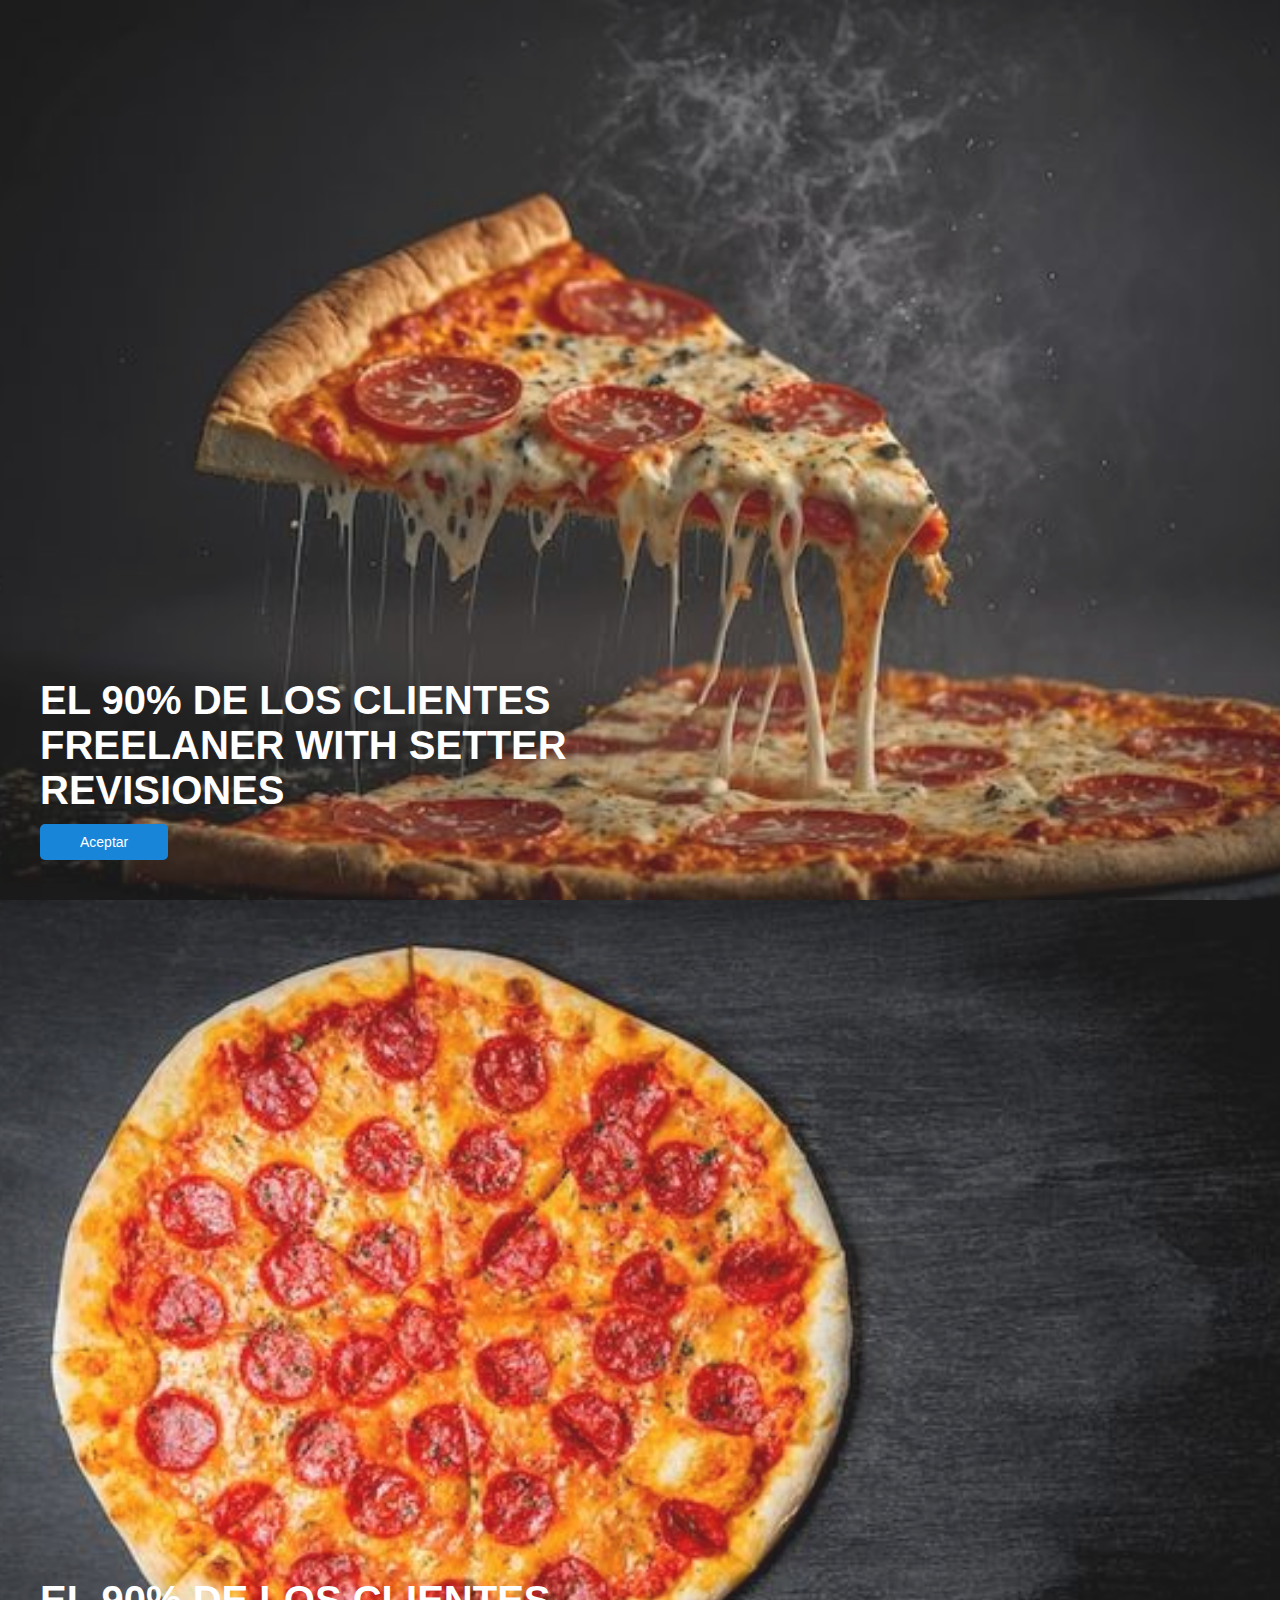
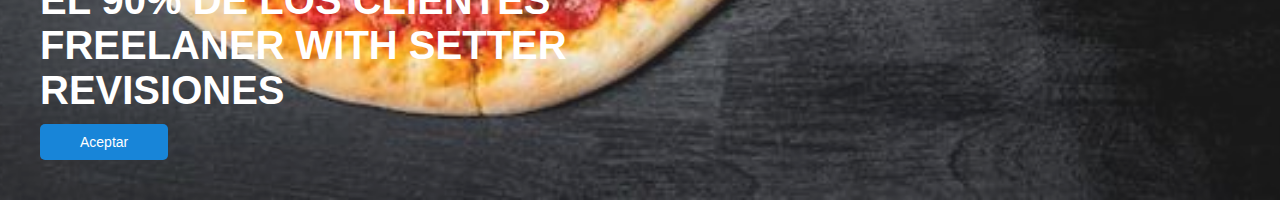
==== index.html @ cb68dcf0 "inicio del proyecto" ====
<!DOCTYPE html>
<html lang="en">
<head>
    <meta charset="UTF-8">
    <meta name="viewport" content="width=device-width, initial-scale=1.0">
    <link rel="stylesheet" type="text/css" href="/css/stilos.css">
    <link rel="stylesheet" type="text/css" href="/css/scroll.css">
    <link rel="stylesheet" type="text/css" href="/css/imagenes.css">
    <link rel="stylesheet" type="text/css" href="/css/texto.css">
    <title>Pizzeria</title>
</head>
<body>
    <div class="cont">
        <img src="/img/pizza.jpg" alt="">
        <h1 class="texto">EL 90% DE LOS CLIENTES <br> FREELANER WITH SETTER <br> REVISIONES</h1>
        <button class="mi-boton">Aceptar</button>
    </div>
    <div class="cont">
        <img src="/img/pizza_2.jpg" alt="">
        <h1 class="texto">EL 90% DE LOS CLIENTES <br> FREELANER WITH SETTER <br> REVISIONES</h1>
        <button class="mi-boton">Aceptar</button>
    </div>
</body>
</html>
---- css/stilos.css ----
body, html {
    margin: 0;
    padding: 0;
    height: 100%;
    
}


.mi-boton {
    padding: 10px 40px; /* Espaciado interno */
    font-size: 14px;

    background-color: #0078D4; /* Color de fondo del botón */
    color: #fff; /* Color del texto del botón */
   
    border: none; /* Sin borde */
    border-radius: 5px; /* Bordes redondeados */
    cursor: pointer; /* Cambia el cursor al pasar por encima del botón */
   
    position: absolute;
    
    bottom: 0; /* Lo coloca en la parte inferior */
    left: 0; /* Lo coloca en la parte izquierda */
    
    margin: 40px;
}

/* Cambia el color de fondo al pasar el cursor por encima */
.mi-boton:hover {
    background-color: #005EA6;
}
---- css/scroll.css ----
/* Estilo del scroll vertical */
::-webkit-scrollbar {
    width: 10px; /* Ancho del scroll */
  }
  
  ::-webkit-scrollbar-track {
    background-color: #313131; /* Color del scroll */
  }
  
  ::-webkit-scrollbar-thumb {
   
    border-radius: 3px; /* Radio de borde del scroll */
    background-color: #c9412c; /* Color de fondo de la pista del scroll */
  }
  
  ::-webkit-scrollbar-thumb:hover {
    background-color: #c1c1c1; /* Color del scroll al pasar el mouse */
  }
---- css/imagenes.css ----
.cont {

    margin:0%;
    padding: 0%;
    height: 100%;
    width: 100%;
    overflow: hidden;
    /*  border: 2px solid #333; */
    position: relative;

    opacity: 0.9; /* Reducir la opacidad al 50% */
    background-color: black;
}

.cont img{
    height: 100%;
    width: 100%;
    object-fit: cover;
}
---- css/texto.css ----
.texto {
    font-size: 40px;
    /*font-family: 'Roboto', sans-serif;*/
    font-family: 'Tahoma', sans-serif;
    position: absolute; /* Posicionamos el texto de manera absoluta */
   
    color: white;
    padding: 40px; /* Espaciado interno del texto */
   
    text-align: justify;
    text-align: left;
    bottom: 0; /* Lo coloca en la parte inferior */
    left: 0; /* Lo coloca en la parte izquierda */
    padding-bottom: 60px;
}
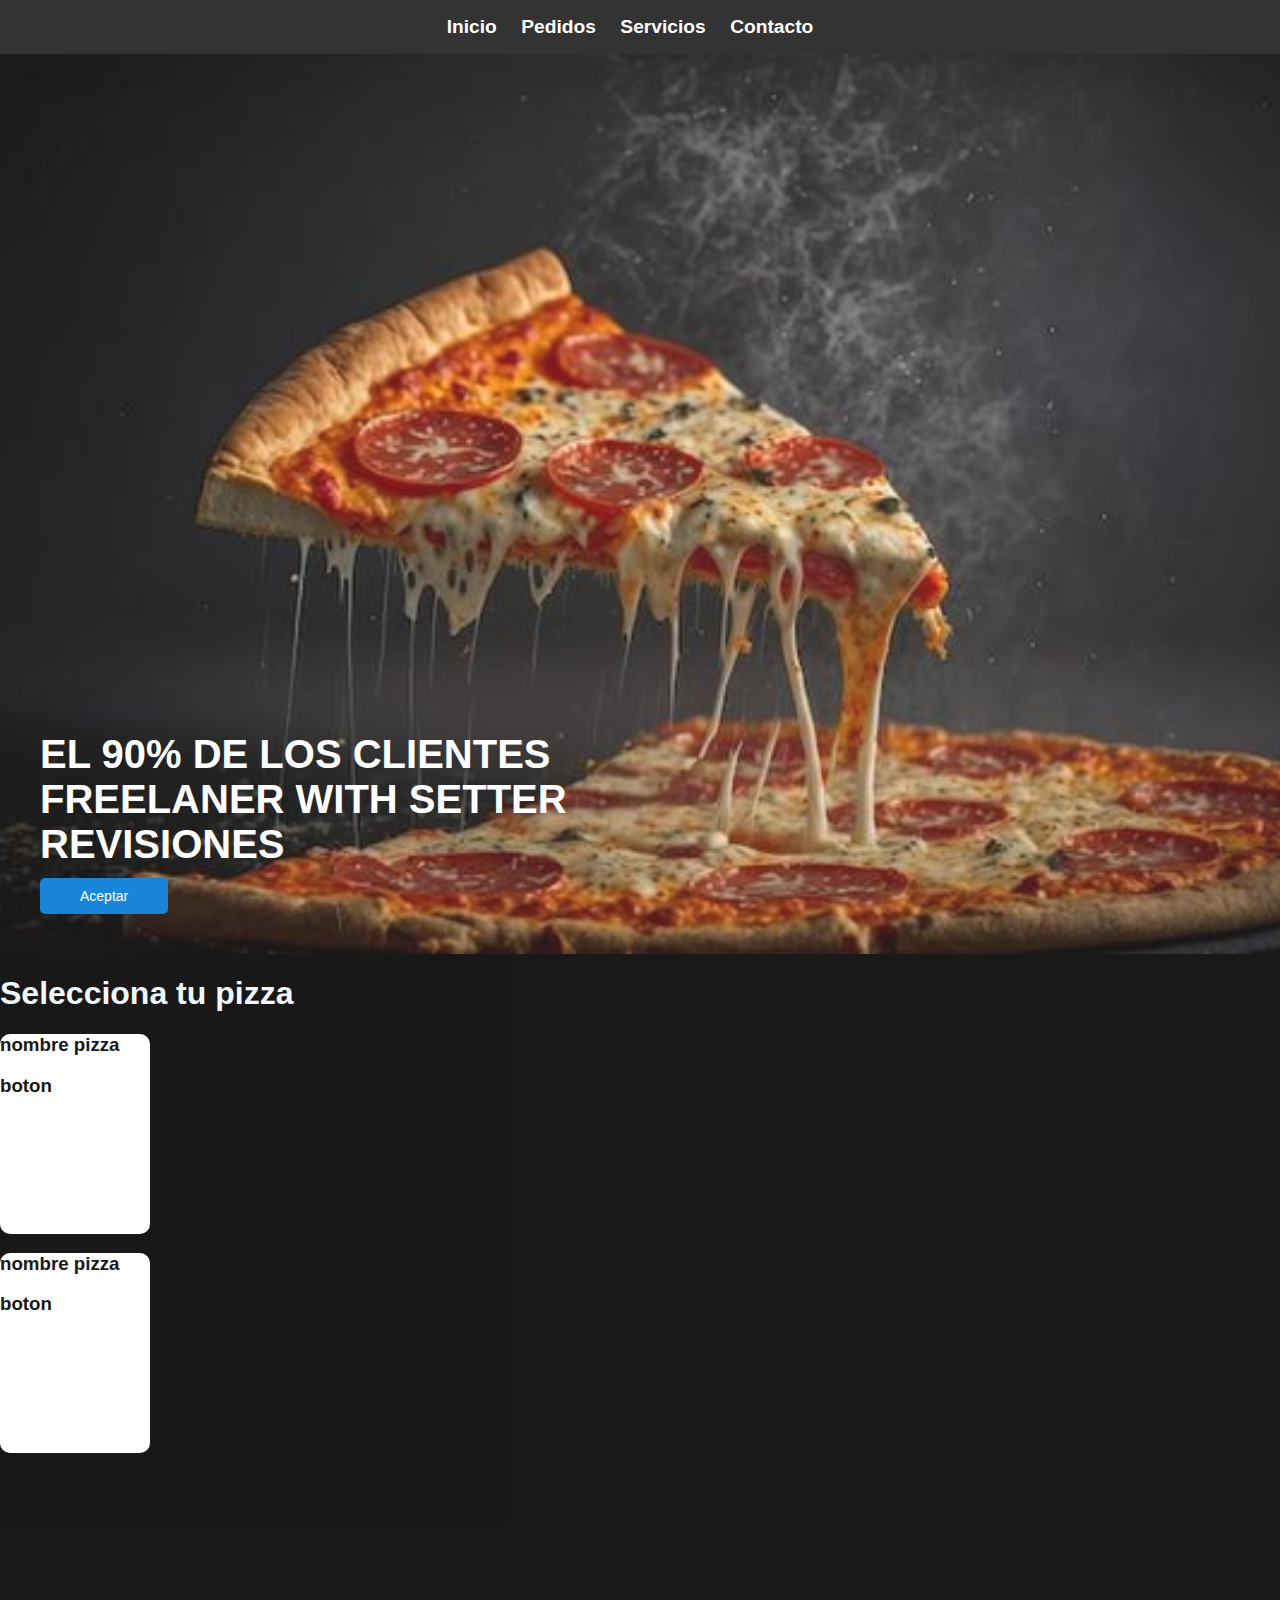
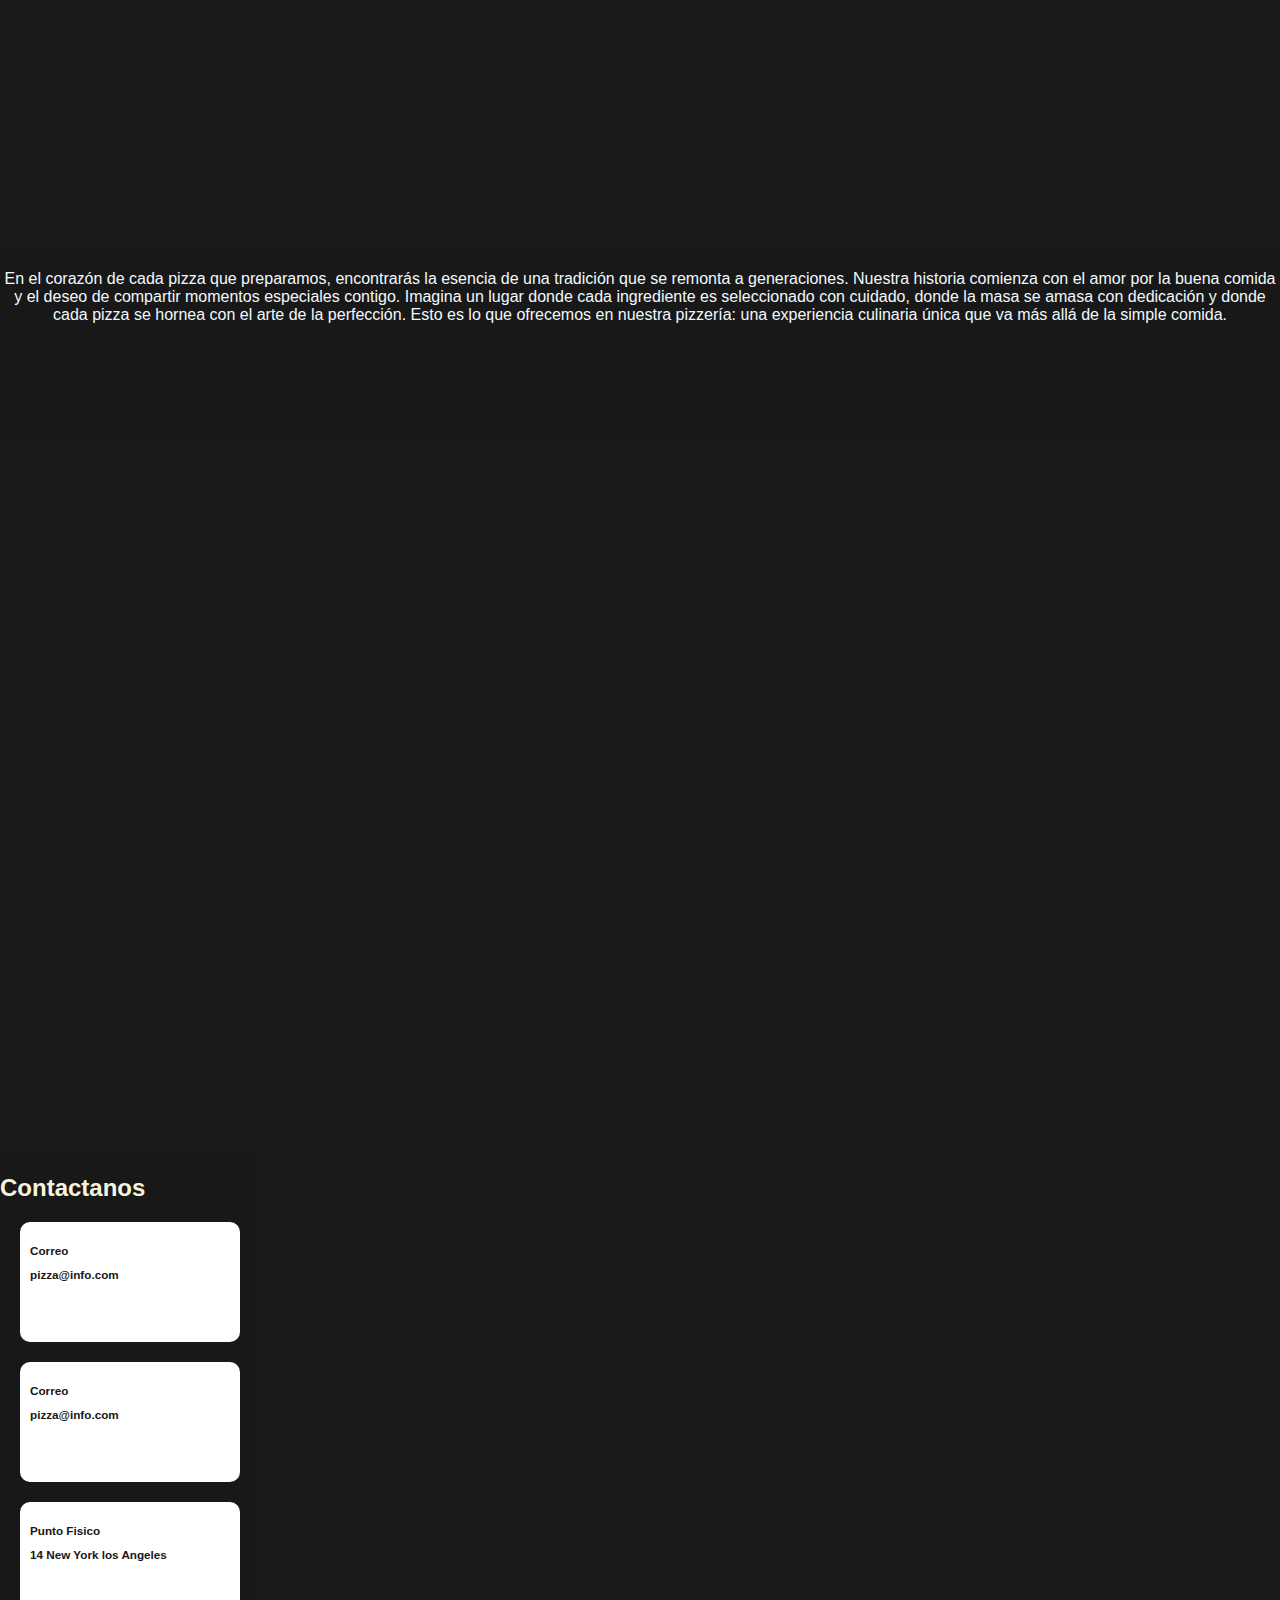
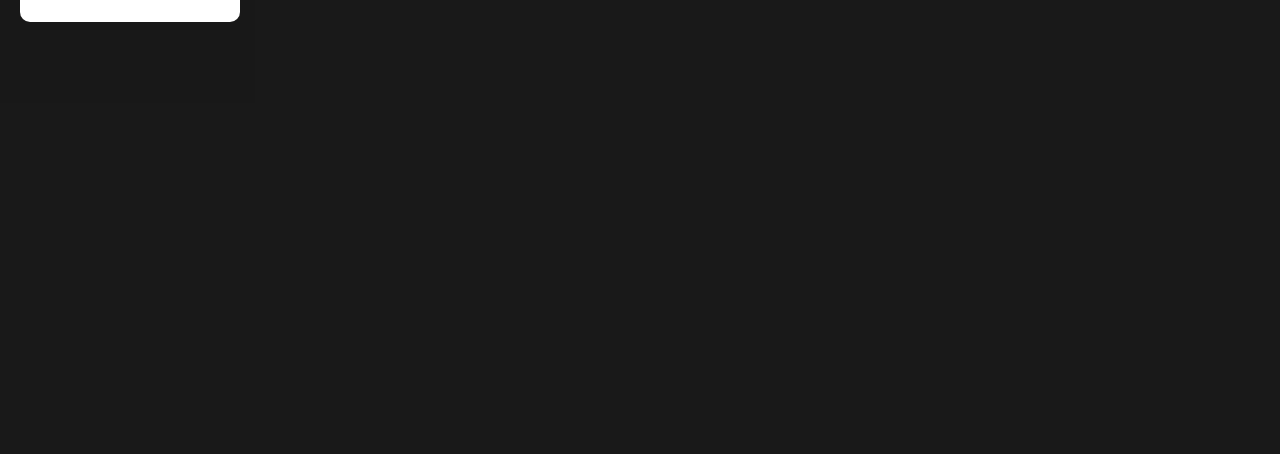
==== commit 067823fd: "estructura de pagina v2" ====
--- a/index.html
+++ b/index.html
@@ -4,21 +4,84 @@
     <meta charset="UTF-8">
     <meta name="viewport" content="width=device-width, initial-scale=1.0">
     <link rel="stylesheet" type="text/css" href="/css/stilos.css">
-    <link rel="stylesheet" type="text/css" href="/css/scroll.css">
-    <link rel="stylesheet" type="text/css" href="/css/imagenes.css">
+    <link rel="stylesheet" type="text/css" href="/css/pagina/scroll.css">
+    <link rel="stylesheet" type="text/css" href="/css/pagina/imagenes.css">
     <link rel="stylesheet" type="text/css" href="/css/texto.css">
+    <link rel="stylesheet" type="text/css" href="/css/menu_principal/menu_barra.css">
+    <link rel="stylesheet" type="text/css" href="/css/contacto/card.css">
+    <link rel="stylesheet" type="text/css" href="/css/conocenos/parrafo.css">
+
+    <link rel="stylesheet" type="text/css" href="/css/pedidos/card-pizza.css">
+    <link rel="stylesheet" type="text/css" href="/css/contacto/cont-grid.css">
+
     <title>Pizzeria</title>
 </head>
 <body>
+    <div class="menu_barra">
+        <header>
+           
+            <nav>
+                <ul>
+                    <li><a href="#inicio">Inicio</a></li>
+                    <li><a href="#pedidos">Pedidos</a></li>
+                    <li><a href="/views/menu.html">Servicios</a></li>
+                    <li><a href="#contacto">Contacto</a></li>
+                </ul>
+            </nav>
+        </header>
+    </div>
+    
     <div class="cont">
         <img src="/img/pizza.jpg" alt="">
         <h1 class="texto">EL 90% DE LOS CLIENTES <br> FREELANER WITH SETTER <br> REVISIONES</h1>
         <button class="mi-boton">Aceptar</button>
     </div>
-    <div class="cont">
-        <img src="/img/pizza_2.jpg" alt="">
-        <h1 class="texto">EL 90% DE LOS CLIENTES <br> FREELANER WITH SETTER <br> REVISIONES</h1>
-        <button class="mi-boton">Aceptar</button>
+    
+    <div class ="cont"  id="pedidos">
+        <h1 style="color: aliceblue;">Selecciona tu pizza</h1>
+
+        <div class="card-pizza">
+            <h3 id="titulo">nombre pizza</h3>
+            <h3 id="descripcion">boton</h3>
+        </div>
+        <div class="card-pizza">
+            <h3 id="titulo">nombre pizza</h3>
+            <h3 id="descripcion">boton</h3>
+        </div>
     </div>
+
+    <div class ="cont">
+        <p class="descripcion">En el corazón de cada pizza que preparamos, encontrarás la esencia 
+            de una tradición que se remonta a generaciones. 
+            Nuestra historia comienza con el amor por la buena comida y el deseo de 
+            compartir momentos especiales contigo.
+            
+            Imagina un lugar donde cada ingrediente es seleccionado con 
+            cuidado, donde la masa se amasa con dedicación y donde cada
+             pizza se hornea con el arte de la perfección. Esto es lo que  ofrecemos 
+            en nuestra pizzería: 
+            una experiencia culinaria única que va más allá de la simple comida.</p>
+    </div>
+
+
+    <div class ="cont" id="contacto">
+
+        <div class="cont-grid"> 
+            <h2 style="color: beige">Contactanos</h2>
+            <div class="card">
+                <h3 id="titulo">Correo</h3>
+                <h3 id="descripcion">pizza@info.com</h3>
+            </div>
+            <div class="card">
+                <h3 id="titulo">Correo</h3>
+                <h3 id="descripcion">pizza@info.com</h3>
+            </div>
+            <div class="card">
+                <h3 id="titulo">Punto Fisico</h3>
+                <h3 id="descripcion">14 New York los Angeles</h3>
+            </div>
+        </div>
+    </div>
+  
 </body>
 </html>--- a/css/pagina/scroll.css
+++ b/css/pagina/scroll.css
@@ -0,0 +1,23 @@
+html {
+  scroll-behavior: smooth; /*controlar el movimiento del scroll*/
+}
+
+/* Estilo del scroll vertical */
+::-webkit-scrollbar {
+    width: 10px; /* Ancho del scroll */
+  }
+  
+  ::-webkit-scrollbar-track {
+    background-color: #313131; /* Color del scroll */
+  }
+  
+  ::-webkit-scrollbar-thumb {
+   
+    border-radius: 3px; /* Radio de borde del scroll */
+    background-color: #c9412c; /* Color de fondo de la pista del scroll */
+  }
+  
+  ::-webkit-scrollbar-thumb:hover {
+    background-color: #c1c1c1; /* Color del scroll al pasar el mouse */
+  }
+  --- a/css/pagina/imagenes.css
+++ b/css/pagina/imagenes.css
@@ -0,0 +1,20 @@
+.cont {
+
+    z-index: 2;
+    margin:0%;
+    padding: 0%;
+    height: 100%;
+    width: 100%;
+    overflow: hidden;
+    /*  border: 2px solid #333; */
+    position: relative;
+
+    opacity: 0.9; /* Reducir la opacidad al 50% */
+    background-color: black;
+}
+
+.cont img{
+    height: 100%;
+    width: 100%;
+    object-fit: cover;
+}
--- a/css/menu_principal/menu_barra.css
+++ b/css/menu_principal/menu_barra.css
@@ -0,0 +1,58 @@
+body {
+    font-family: Arial, sans-serif;
+    margin: 0;
+    padding: 0;
+}
+
+header {
+    background-color: #333;
+    color: white;
+    padding: 1em;
+    text-align: center;
+}
+
+nav ul {
+    list-style: none;
+    padding: 0;
+    margin: 0;
+}
+
+nav li {
+    display: inline;
+    margin-right: 20px;
+}
+
+nav a {
+    text-decoration: none;
+    color: white;
+    font-weight: bold;
+    font-size: 1.2em;
+}
+
+nav a:hover {
+    color: #ffd700; /* Cambia el color al pasar el ratón sobre los enlaces */
+}
+
+section {
+    padding: 20px;
+}
+
+footer {
+    background-color: #333;
+    color: white;
+    text-align: center;
+    padding: 1em;
+    position: fixed;
+    bottom: 0;
+    width: 100%;
+}
+
+.menu_barra
+{
+    font-size: 16px;
+    align-content: flex-end;
+    z-index: 2;
+    padding: 0%;
+    margin: 0%;
+    background-color: #000000;
+}--- a/css/contacto/card.css
+++ b/css/contacto/card.css
@@ -0,0 +1,11 @@
+.card
+{
+    background-color: white;
+    height: 100px;
+    width: 200px;
+    border-radius: 10px;
+    text-align: justify;
+    padding: 10px;
+    margin: 20px;
+    font-size: 10px;
+}
--- a/css/conocenos/parrafo.css
+++ b/css/conocenos/parrafo.css
@@ -0,0 +1,5 @@
+.descripcion{
+    color: aliceblue;
+    text-align: center;
+
+}--- a/css/pedidos/card-pizza.css
+++ b/css/pedidos/card-pizza.css
@@ -0,0 +1,6 @@
+.card-pizza{
+    background-color: white;
+    width: 150px;
+    height: 200px;
+    border-radius: 10px;
+}--- a/css/contacto/cont-grid.css
+++ b/css/contacto/cont-grid.css
@@ -0,0 +1,16 @@
+
+.wrapper {
+    display: grid;
+    grid-template-columns: 100px 100px 100px;
+    grid-gap: 10px;
+    background-color: #fff;
+    color: #444;
+}
+
+.box {
+    background-color: #444;
+    color: #fff;
+    border-radius: 5px;
+    padding: 20px;
+    font-size: 150%;
+  }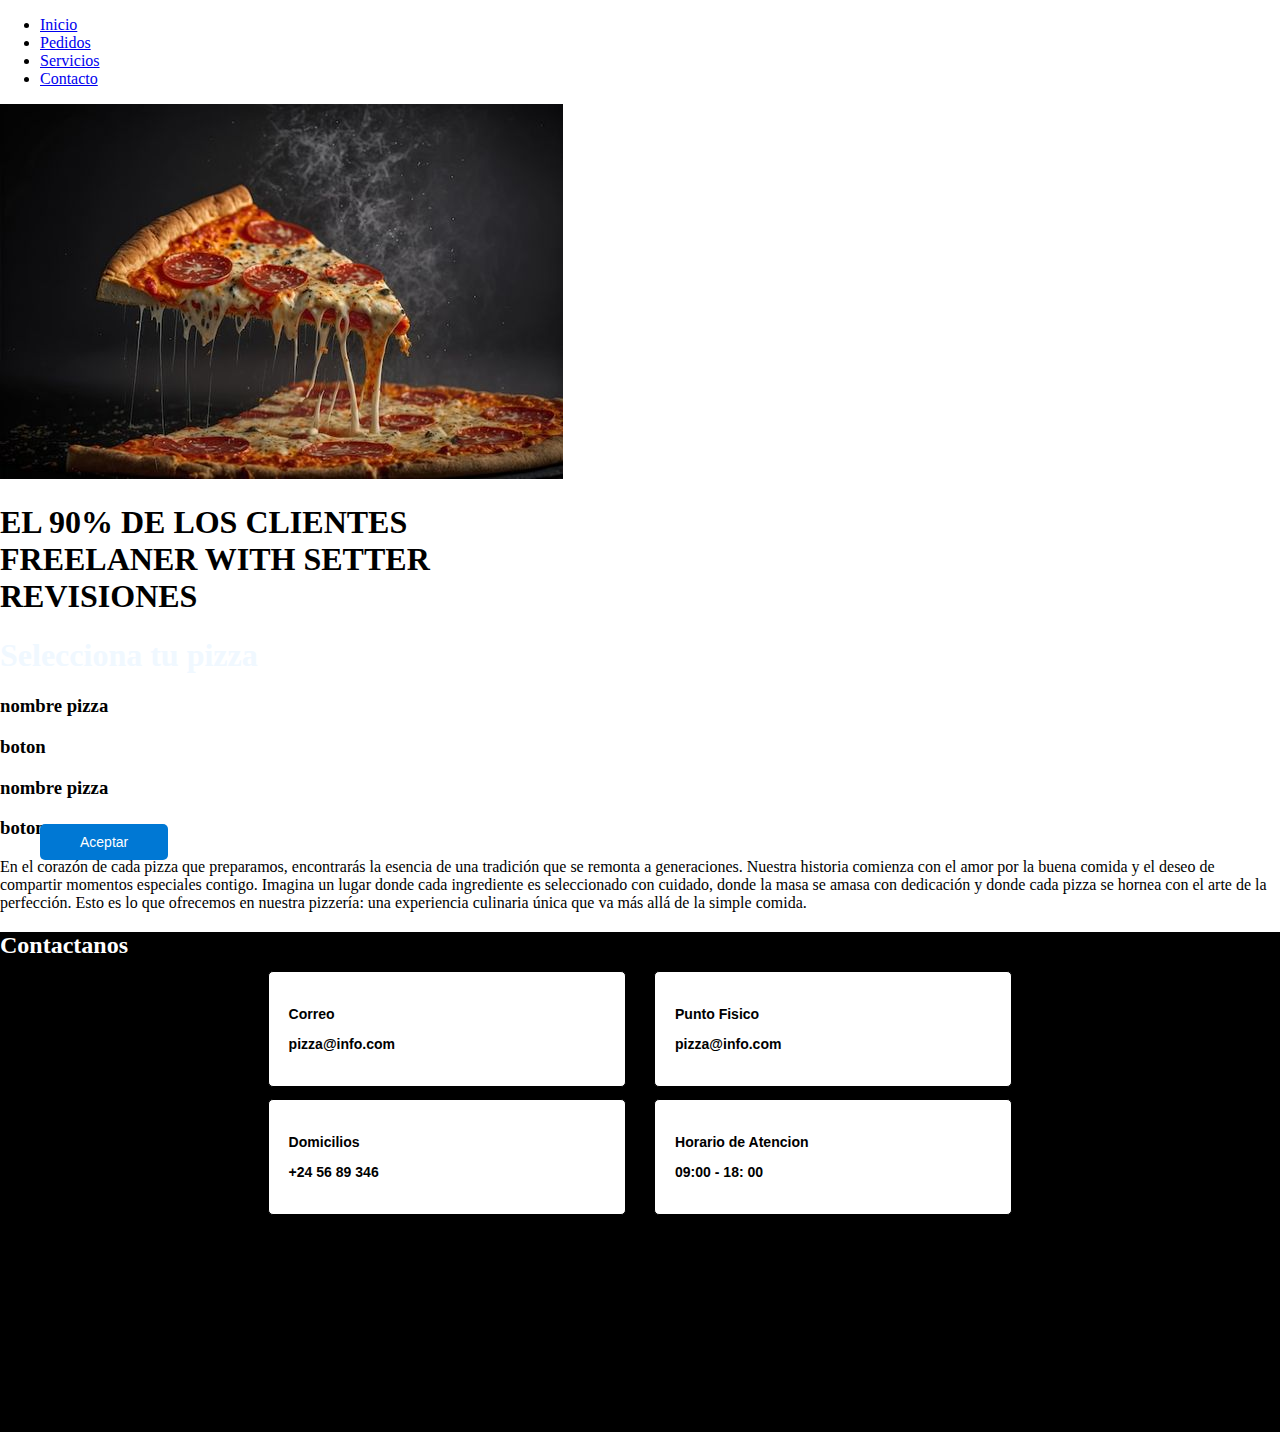
==== commit 41e78060: "creacion de grid contacto" ====
--- a/index.html
+++ b/index.html
@@ -5,14 +5,17 @@
     <meta name="viewport" content="width=device-width, initial-scale=1.0">
     <link rel="stylesheet" type="text/css" href="/css/stilos.css">
     <link rel="stylesheet" type="text/css" href="/css/pagina/scroll.css">
-    <link rel="stylesheet" type="text/css" href="/css/pagina/imagenes.css">
-    <link rel="stylesheet" type="text/css" href="/css/texto.css">
-    <link rel="stylesheet" type="text/css" href="/css/menu_principal/menu_barra.css">
+    <!--<link rel="stylesheet" type="text/css" href="/css/pagina/imagenes.css">-->
+    <!--<link rel="stylesheet" type="text/css" href="/css/texto.css">-->
+    <!--<link rel="stylesheet" type="text/css" href="/css/menu_principal/menu_barra.css">-->
+    
+    <!--<link rel="stylesheet" type="text/css" href="/css/conocenos/parrafo.css">-->
+
+    <!-- <link rel="stylesheet" type="text/css" href="/css/pedidos/card-pizza.css">-->
+    
     <link rel="stylesheet" type="text/css" href="/css/contacto/card.css">
-    <link rel="stylesheet" type="text/css" href="/css/conocenos/parrafo.css">
-
-    <link rel="stylesheet" type="text/css" href="/css/pedidos/card-pizza.css">
     <link rel="stylesheet" type="text/css" href="/css/contacto/cont-grid.css">
+    
 
     <title>Pizzeria</title>
 </head>
@@ -64,24 +67,29 @@
     </div>
 
 
-    <div class ="cont" id="contacto">
+    
+    </div>
+    <div class ="card" id="contacto">
 
-        <div class="cont-grid"> 
-            <h2 style="color: beige">Contactanos</h2>
-            <div class="card">
+        <h2 style="color: rgb(255, 255, 255)">Contactanos</h2>
+        <div class="wrapper"> 
+           
+            <div class="box">
                 <h3 id="titulo">Correo</h3>
                 <h3 id="descripcion">pizza@info.com</h3>
             </div>
-            <div class="card">
-                <h3 id="titulo">Correo</h3>
+            <div class="box">
+                <h3 id="titulo">Punto Fisico</h3>
                 <h3 id="descripcion">pizza@info.com</h3>
             </div>
-            <div class="card">
-                <h3 id="titulo">Punto Fisico</h3>
-                <h3 id="descripcion">14 New York los Angeles</h3>
+            <div class="box">
+                <h3 id="titulo">Domicilios</h3>
+                <h3 id="descripcion">+24 56 89 346</h3>
+            </div>
+            <div class="box">
+                <h3 id="titulo">Horario de Atencion</h3>
+                <h3 id="descripcion">09:00 - 18: 00</h3>
             </div>
         </div>
-    </div>
-  
 </body>
 </html>--- a/css/contacto/card.css
+++ b/css/contacto/card.css
@@ -1,11 +1,9 @@
 .card
 {
-    background-color: white;
-    height: 100px;
-    width: 200px;
-    border-radius: 10px;
-    text-align: justify;
-    padding: 10px;
-    margin: 20px;
-    font-size: 10px;
+    padding: 0%;
+    margin: 0%;
+    background-color: rgb(0, 0, 0);
+    height: 500px;
+    width: 100%;
+
 }
--- a/css/contacto/cont-grid.css
+++ b/css/contacto/cont-grid.css
@@ -1,16 +1,25 @@
 
 .wrapper {
     display: grid;
-    grid-template-columns: 100px 100px 100px;
-    grid-gap: 10px;
-    background-color: #fff;
-    color: #444;
+    grid-template-columns: repeat(2, 28%); /* Tres columnas de igual tamaño */
+    grid-template-rows: repeat(2, 100px);/* Dos filas de 100 píxeles de alto cada una */
+    grid-gap: 28px;
+    background-color: rgba(252, 252, 252, 0);
+    color: #ffffff;
+    justify-content: center;
+    align-items: center;
+    width: 100%;
+    height: 300px;
+
 }
 
 .box {
-    background-color: #444;
-    color: #fff;
+    font-family: Arial, Helvetica, sans-serif;
+    background-color: #ffffff;
+    color: #000000;
     border-radius: 5px;
     padding: 20px;
-    font-size: 150%;
-  }+    font-size: 12px;
+    border: 1px solid black
+    /*text-align: center;*/
+}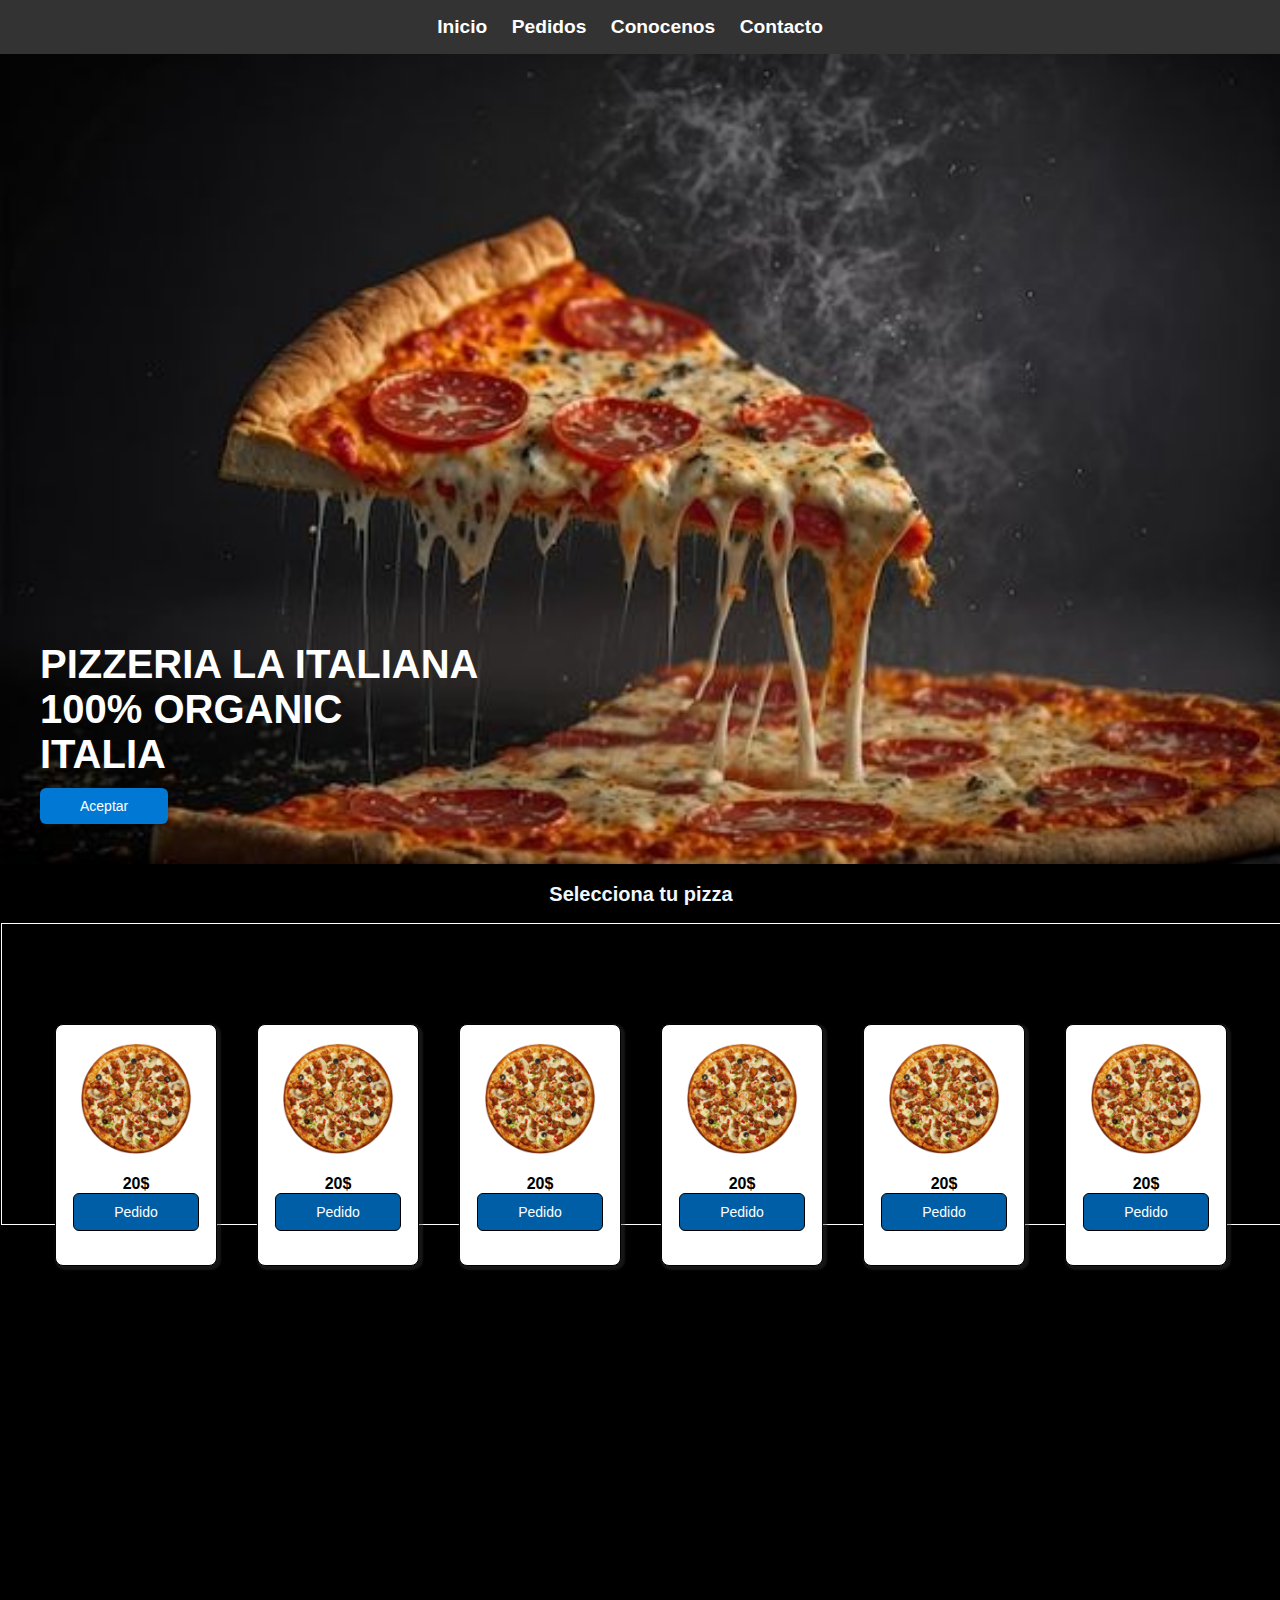
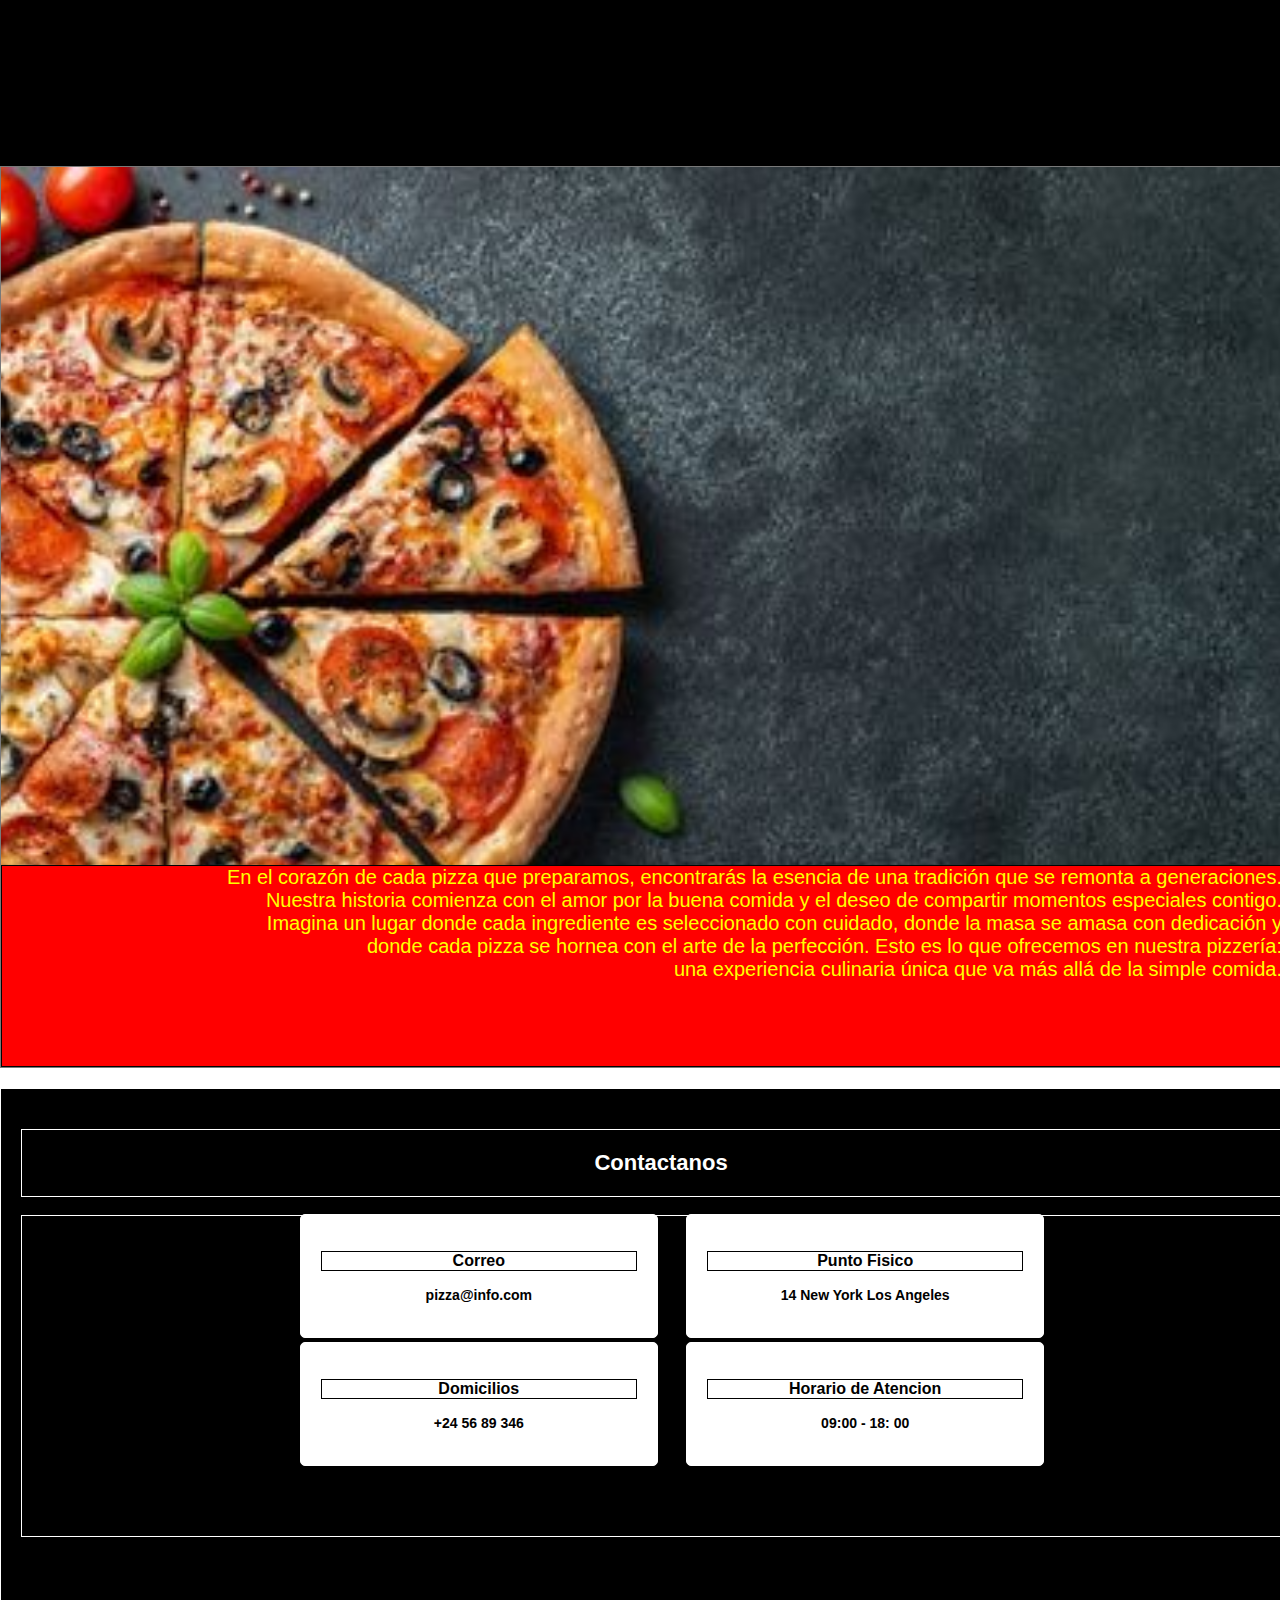
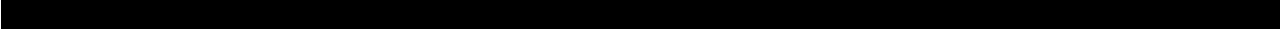
==== commit cdd9bfc0: "nuevos cambios en seleccionar pizza" ====
--- a/index.html
+++ b/index.html
@@ -3,18 +3,24 @@
 <head>
     <meta charset="UTF-8">
     <meta name="viewport" content="width=device-width, initial-scale=1.0">
-    <link rel="stylesheet" type="text/css" href="/css/stilos.css">
-    <link rel="stylesheet" type="text/css" href="/css/pagina/scroll.css">
-    <!--<link rel="stylesheet" type="text/css" href="/css/pagina/imagenes.css">-->
-    <!--<link rel="stylesheet" type="text/css" href="/css/texto.css">-->
-    <!--<link rel="stylesheet" type="text/css" href="/css/menu_principal/menu_barra.css">-->
-    
-    <!--<link rel="stylesheet" type="text/css" href="/css/conocenos/parrafo.css">-->
 
-    <!-- <link rel="stylesheet" type="text/css" href="/css/pedidos/card-pizza.css">-->
-    
+
+    <link rel="stylesheet" type="text/css" href="/css/1_menu_principal/menu_barra.css">
+
+    <link rel="stylesheet" type="text/css" href="/css/2_inicio/cont-inicio.css">
+    <link rel="stylesheet" type="text/css" href="/css/2_inicio/texto-inicio.css">
+    <link rel="stylesheet" type="text/css" href="/css/2_inicio/texto.css">
+
+    <link rel="stylesheet" type="text/css" href="/css/3_pedidos/cont-pedidos.css">
+    <link rel="stylesheet" type="text/css" href="/css/4_conocenos/conocenos.css">
+
+    <link rel="stylesheet" type="text/css" href="/css/3_pedidos/card-pizza.css">
     <link rel="stylesheet" type="text/css" href="/css/contacto/card.css">
     <link rel="stylesheet" type="text/css" href="/css/contacto/cont-grid.css">
+
+    <link rel="stylesheet" type="text/css" href="/css/pagina/scroll.css">
+
+    
     
 
     <title>Pizzeria</title>
@@ -27,51 +33,82 @@
                 <ul>
                     <li><a href="#inicio">Inicio</a></li>
                     <li><a href="#pedidos">Pedidos</a></li>
-                    <li><a href="/views/menu.html">Servicios</a></li>
+                    <li><a href="#conocenos">Conocenos</a></li>
                     <li><a href="#contacto">Contacto</a></li>
                 </ul>
             </nav>
         </header>
     </div>
     
-    <div class="cont">
-        <img src="/img/pizza.jpg" alt="">
-        <h1 class="texto">EL 90% DE LOS CLIENTES <br> FREELANER WITH SETTER <br> REVISIONES</h1>
+    <div class="cont-inicio">
+        <img  src="/img/pizza.jpg" alt="">
+        <h1 class="texto">PIZZERIA LA ITALIANA <br> 100% ORGANIC <br> ITALIA</h1>
         <button class="mi-boton">Aceptar</button>
     </div>
     
-    <div class ="cont"  id="pedidos">
-        <h1 style="color: aliceblue;">Selecciona tu pizza</h1>
+    <div class ="cont-pedidos" id="pedidos">
+        <!-- Contenido del div aquí
+        <img id="img" src="/img/pizza.jpg" alt=""> -->
 
-        <div class="card-pizza">
-            <h3 id="titulo">nombre pizza</h3>
-            <h3 id="descripcion">boton</h3>
+        <h2 class="titulo" style="color: aliceblue;">Selecciona tu pizza</h1>
+        
+        <div class="contenedor-pedidos">
+            <div class="card-pizza">
+                <img class="img-pizza" src="img/pedidos/pizza11.png" alt="">
+                <h3 id="titulo">20$</h3>
+                <button id="boton">Pedido</button>
+            </div>
+            <div class="card-pizza">
+                <img class="img-pizza" src="img/pedidos/pizza11.png" alt="">
+                <h3 id="titulo">20$</h3>
+                <button id="boton">Pedido</button>
+            </div>
+            <div class="card-pizza">
+                <img class="img-pizza" src="img/pedidos/pizza11.png" alt="">
+                <h3 id="titulo">20$</h3>
+                <button id="boton">Pedido</button>
+            </div>
+            <div class="card-pizza">
+                <img class="img-pizza" src="img/pedidos/pizza11.png" alt="">
+                <h3 id="titulo">20$</h3>
+                <button id="boton">Pedido</button>
+            </div>
+            <div class="card-pizza">
+                <img class="img-pizza" src="img/pedidos/pizza11.png" alt="">
+                <h3 id="titulo">20$</h3>
+                <button id="boton">Pedido</button>
+            </div>
+            <div class="card-pizza">
+                <img class="img-pizza" src="img/pedidos/pizza11.png" alt="">
+                <h3 id="titulo">20$</h3>
+                <button id="boton">Pedido</button>
+            </div>
+
         </div>
-        <div class="card-pizza">
-            <h3 id="titulo">nombre pizza</h3>
-            <h3 id="descripcion">boton</h3>
-        </div>
+        
     </div>
 
-    <div class ="cont">
-        <p class="descripcion">En el corazón de cada pizza que preparamos, encontrarás la esencia 
-            de una tradición que se remonta a generaciones. 
+    <div class ="cont-conocenos" id="conocenos">
+        <img  src="/img/bg/pizza_back_1.jpg" alt="">
+
+        <h2 class="titulo-conocenos">Conocenos</h2>
+        
+        <p class="descripcion">
+            En el corazón de cada pizza que preparamos, encontrarás la esencia 
+            de una tradición que se remonta a generaciones. <br>
             Nuestra historia comienza con el amor por la buena comida y el deseo de 
-            compartir momentos especiales contigo.
+            compartir momentos especiales contigo.<br>
             
             Imagina un lugar donde cada ingrediente es seleccionado con 
-            cuidado, donde la masa se amasa con dedicación y donde cada
+            cuidado, donde la masa se amasa con dedicación y<br> donde cada
              pizza se hornea con el arte de la perfección. Esto es lo que  ofrecemos 
-            en nuestra pizzería: 
+            en nuestra pizzería: <br>
             una experiencia culinaria única que va más allá de la simple comida.</p>
     </div>
 
-
-    
-    </div>
     <div class ="card" id="contacto">
 
-        <h2 style="color: rgb(255, 255, 255)">Contactanos</h2>
+        <h2 id="contacto" style="color: rgb(255, 255, 255)">Contactanos</h2>
         <div class="wrapper"> 
            
             <div class="box">
@@ -80,7 +117,7 @@
             </div>
             <div class="box">
                 <h3 id="titulo">Punto Fisico</h3>
-                <h3 id="descripcion">pizza@info.com</h3>
+                <h3 id="descripcion">14 New York Los Angeles</h3>
             </div>
             <div class="box">
                 <h3 id="titulo">Domicilios</h3>
@@ -91,5 +128,10 @@
                 <h3 id="descripcion">09:00 - 18: 00</h3>
             </div>
         </div>
+
+    </div>
+
+
+
 </body>
 </html>--- a/css/1_menu_principal/menu_barra.css
+++ b/css/1_menu_principal/menu_barra.css
@@ -0,0 +1,58 @@
+body {
+    font-family: Arial, sans-serif;
+    margin: 0;
+    padding: 0;
+}
+
+header {
+    background-color: #333;
+    color: white;
+    padding: 1em;
+    text-align: center;
+}
+
+nav ul {
+    list-style: none;
+    padding: 0;
+    margin: 0;
+}
+
+nav li {
+    display: inline;
+    margin-right: 20px;
+}
+
+nav a {
+    text-decoration: none;
+    color: white;
+    font-weight: bold;
+    font-size: 1.2em;
+}
+
+nav a:hover {
+    color: #ffd700; /* Cambia el color al pasar el ratón sobre los enlaces */
+}
+
+section {
+    padding: 20px;
+}
+
+footer {
+    background-color: #333;
+    color: white;
+    text-align: center;
+    padding: 1em;
+    position: fixed;
+    bottom: 0;
+    width: 100%;
+}
+
+.menu_barra
+{
+    font-size: 16px;
+    align-content: flex-end;
+    z-index: 2;
+    padding: 0%;
+    margin: 0%;
+    background-color: #000000;
+}--- a/css/2_inicio/cont-inicio.css
+++ b/css/2_inicio/cont-inicio.css
@@ -0,0 +1,20 @@
+.cont-inicio {
+
+    z-index: 3;
+    margin: 0%;
+    padding: 0%;
+    height: 90%;
+    width: 100%;
+    overflow: hidden;
+    position: relative;
+
+    opacity: 1; /* Reducir la opacidad al 50% */
+     /*  border: 2px solid #333; */
+    background-color: black;
+}
+
+.cont-inicio img{
+    height: 100%;
+    width: 100%;
+    object-fit: cover;
+}
--- a/css/2_inicio/texto-inicio.css
+++ b/css/2_inicio/texto-inicio.css
@@ -0,0 +1,30 @@
+body, html {
+    margin: 0;
+    padding: 0;
+    height: 100%;
+}
+
+
+.mi-boton {
+    padding: 10px 40px; /* Espaciado interno */
+    font-size: 14px;
+
+    background-color: #0078D4; /* Color de fondo del botón */
+    color: #fff; /* Color del texto del botón */
+   
+    border: none; /* Sin borde */
+    border-radius: 6px; /* Bordes redondeados */
+    cursor: pointer; /* Cambia el cursor al pasar por encima del botón */
+   
+    position: absolute;
+    
+    bottom: 0; /* Lo coloca en la parte inferior */
+    left: 0; /* Lo coloca en la parte izquierda */
+    
+    margin: 40px;
+}
+
+/* Cambia el color de fondo al pasar el cursor por encima */
+.mi-boton:hover {
+    background-color: #005EA6;
+}
--- a/css/2_inicio/texto.css
+++ b/css/2_inicio/texto.css
@@ -0,0 +1,15 @@
+.texto {
+    font-size: 40px;
+    /*font-family: 'Roboto', sans-serif;*/
+    font-family: 'Tahoma', sans-serif;
+    position: absolute; /* Posicionamos el texto de manera absoluta */
+   
+    color: white;
+    padding: 40px; /* Espaciado interno del texto */
+   
+    text-align: justify;
+    text-align: left;
+    bottom: 0; /* Lo coloca en la parte inferior */
+    left: 0; /* Lo coloca en la parte izquierda */
+    padding-bottom: 60px;
+}
--- a/css/3_pedidos/cont-pedidos.css
+++ b/css/3_pedidos/cont-pedidos.css
@@ -0,0 +1,104 @@
+.cont-pedidos
+{
+   
+    width: 100%;
+    height: 100%;
+    border: 1px solid rgb(0, 0, 0);
+    background-color: rgb(0, 0, 0);
+}
+
+.titulo{
+    font-size: 20px;
+    text-align: center;
+    border: 1px solid rgb(0, 0, 0);
+}
+
+
+.contenedor-pedidos
+{
+       
+    padding-top:100px;
+    display: grid;
+    grid-template-columns: repeat(4, 40px); /* Tres columnas de igual tamaño */
+    grid-template-rows: repeat(4, 100px);/* Dos filas de 100 píxeles de alto cada una */
+    grid-gap: 40px;
+    background-color: rgba(252, 252, 252, 0);
+    color: #ffffff;
+    border: 1px solid rgb(255, 255, 255);
+    height: 200px; 
+
+    display: flex;
+    justify-content: center;
+    text-align: center;
+    position: relative;
+       
+}
+
+.cont-pedidos #img
+{
+    position: absolute;
+    transform: translateX(00%);
+    margin: 0%;
+    padding: 0%;
+    height: 10%;
+    width:10%;
+    overflow: hidden;
+    /*border: 0px solid #ffffff; */
+    position: relative;
+
+    opacity: 0.9; /* Reducir la opacidad al 50% */
+    background-color: black;
+}
+
+.card-pizza {
+   
+    justify-content: center;
+    font-family: Arial, Helvetica, sans-serif;
+    background-color: #ffffff;
+    color: #000000;
+    border-radius: 8px;
+    justify-content: center;
+    font-size: 12px;
+    border: 1px solid rgb(0, 0, 0);
+    box-shadow:2px 2px 2px 2px rgba(54, 54, 54, 0.411);
+    
+    
+    /*text-align: center;*/
+}
+
+.img-pizza
+{
+    justify-content: center;
+    margin: 18px;
+    height: 46%;
+    width: 70%;
+    /*border: 1px solid rgb(0, 0, 0)*/
+}
+
+.card-pizza #titulo
+{
+    padding: 0%;
+    margin: 0%;
+    text-align: center;
+    font-size: 16px;
+    /*border: 1px solid rgb(0, 0, 0)*/
+}
+
+
+.card-pizza #boton
+{
+    margin-left: 0;
+    padding: 10px 40px;
+    font-size: 14px;
+    border-radius: 6px;
+    border: none;
+    cursor: pointer;
+    background-color: #005EA6;
+    color: white;
+    border: 1px solid rgb(0, 0, 0)
+}
+
+/* Cambia el color de fondo al pasar el cursor por encima */
+.card-pizza #boton:hover {
+    background-color: #04497e;
+}
--- a/css/4_conocenos/conocenos.css
+++ b/css/4_conocenos/conocenos.css
@@ -0,0 +1,67 @@
+body, html {
+    margin: 0;
+    padding: 0;
+    height: 100%;
+}
+
+
+.cont-conocenos{
+    
+    z-index: 3;
+  
+    margin: 0%;
+    padding: 0%;    
+    width: 100%;
+    height:100%;
+    border: 1px solid rgb(121, 121, 121);
+    background-color: rgb(0, 0, 0);
+    background-size: cover;
+    background-position: center;
+    
+    overflow: hidden;
+    position: relative;
+    opacity: 1;
+}
+.cont-conocenos img{
+   
+    height: 100%;
+    width: 100%;
+    object-fit: cover;
+}
+
+.cont-conocenos h2{
+    position: relative;
+    color: black;
+    font-size: 20px;
+    text-align: center;
+    border: 1px solid rgb(2, 2, 2)
+    
+}
+
+.descripcion{
+   
+    margin: 0%;
+    padding: 0px; /* Espaciado interno del texto */
+
+    height: 200px;
+    width: 100%;
+
+    text-align: justify;
+    border: 1px solid rgb(2, 2, 2);
+    font-size: 20px;
+   
+    font-family: 'Tahoma', sans-serif;
+    position: absolute; /* Posicionamos el texto de manera absoluta */
+    
+    color: yellow;
+    background-color: red;
+    
+    text-align: justify;
+    text-align: right;
+    
+    
+    bottom: 0; /* Lo coloca en la parte inferior */
+    left: 0; /* Lo coloca en la parte izquierda */
+    
+    
+}
--- a/css/3_pedidos/card-pizza.css
+++ b/css/3_pedidos/card-pizza.css
@@ -0,0 +1,10 @@
+
+
+.card-pizza{
+    
+    background-color: white;
+    width: 160px;
+    height: 240px;
+    border-radius: 8px;
+}
+
--- a/css/contacto/cont-grid.css
+++ b/css/contacto/cont-grid.css
@@ -10,7 +10,9 @@
     align-items: center;
     width: 100%;
     height: 300px;
-
+    padding: 10px;
+    margin-top: 10px;
+    border: 1px solid rgb(255, 255, 255)
 }
 
 .box {
@@ -20,6 +22,21 @@
     border-radius: 5px;
     padding: 20px;
     font-size: 12px;
+    border: 1px solid rgb(255, 255, 255)
+    /*text-align: center;*/
+}
+
+#contacto{
+
+    margin-top: 20px;
+    padding: 20px;
+    text-align: center;
+    font-size: 22px;
+    border: 1px solid rgb(255, 255, 255)
+}
+
+
+.box #titulo{
+    font-size: 16px;
     border: 1px solid black
-    /*text-align: center;*/
-}+}
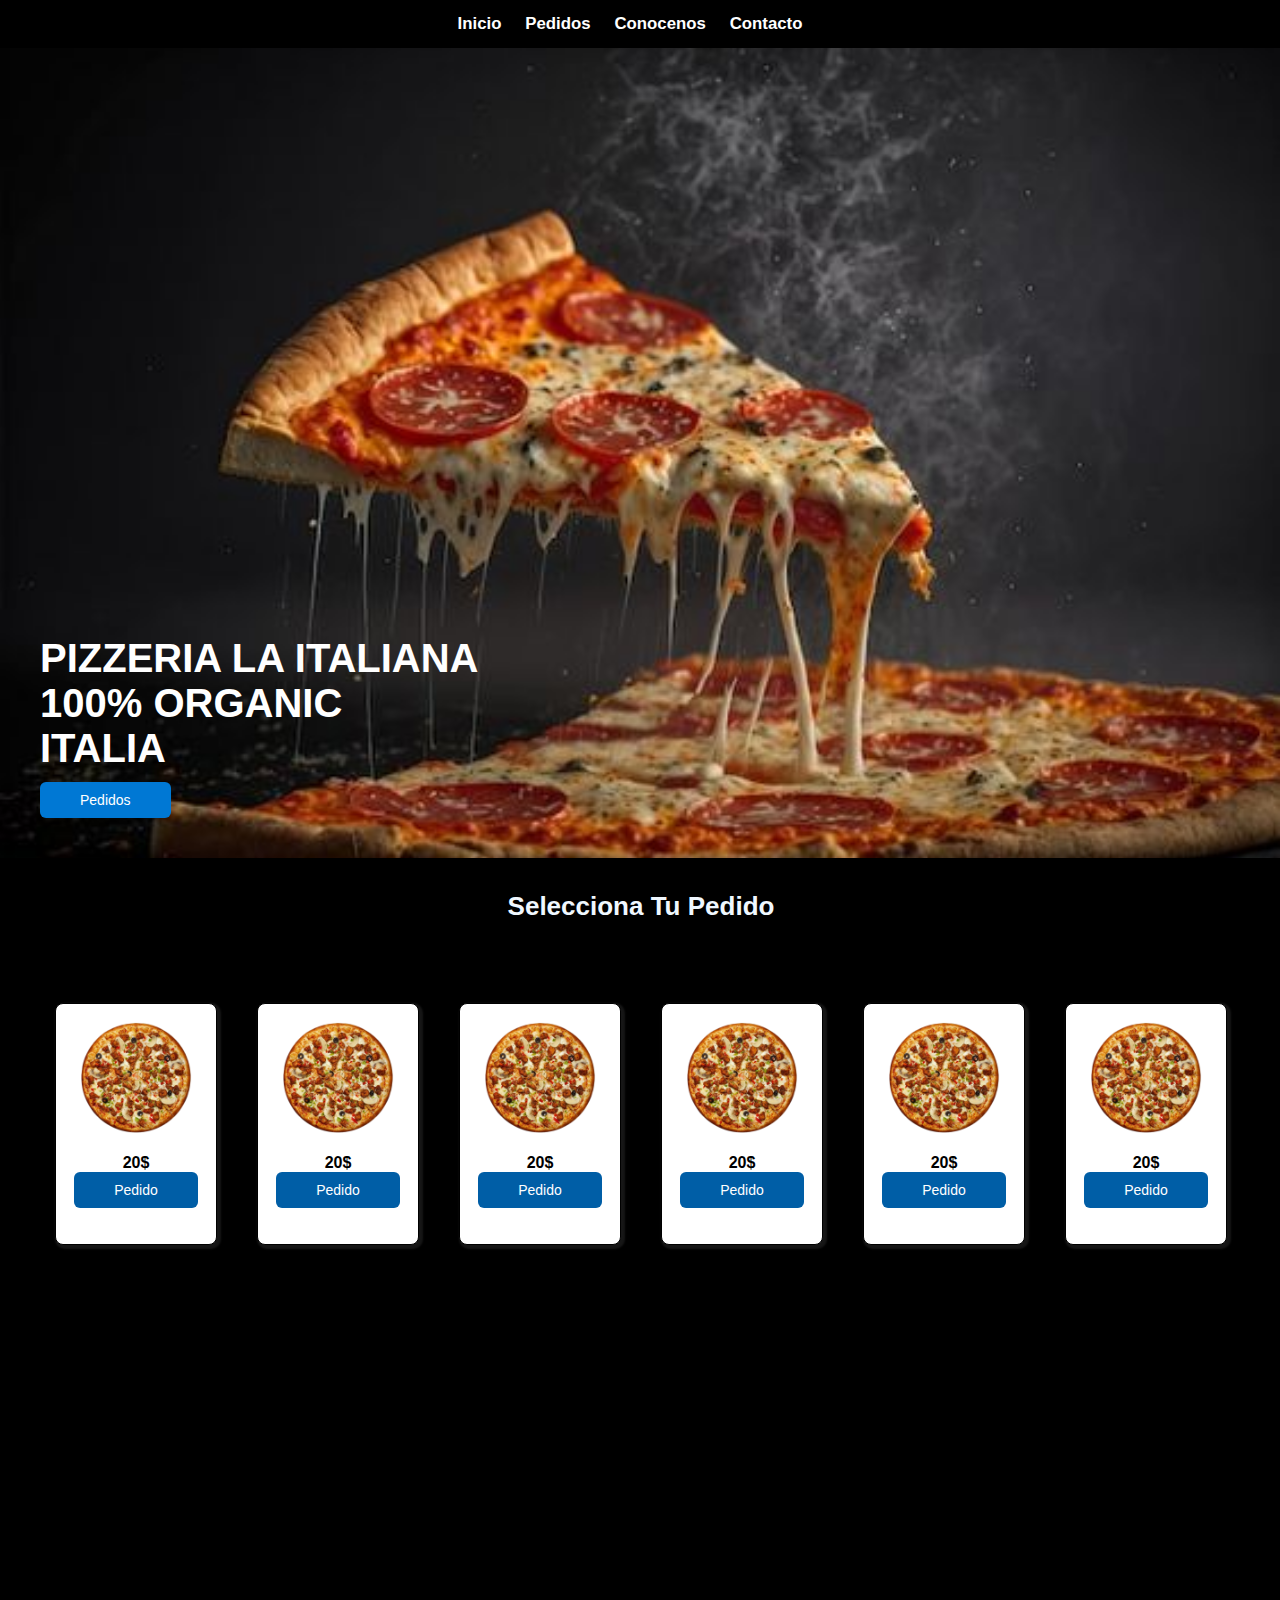
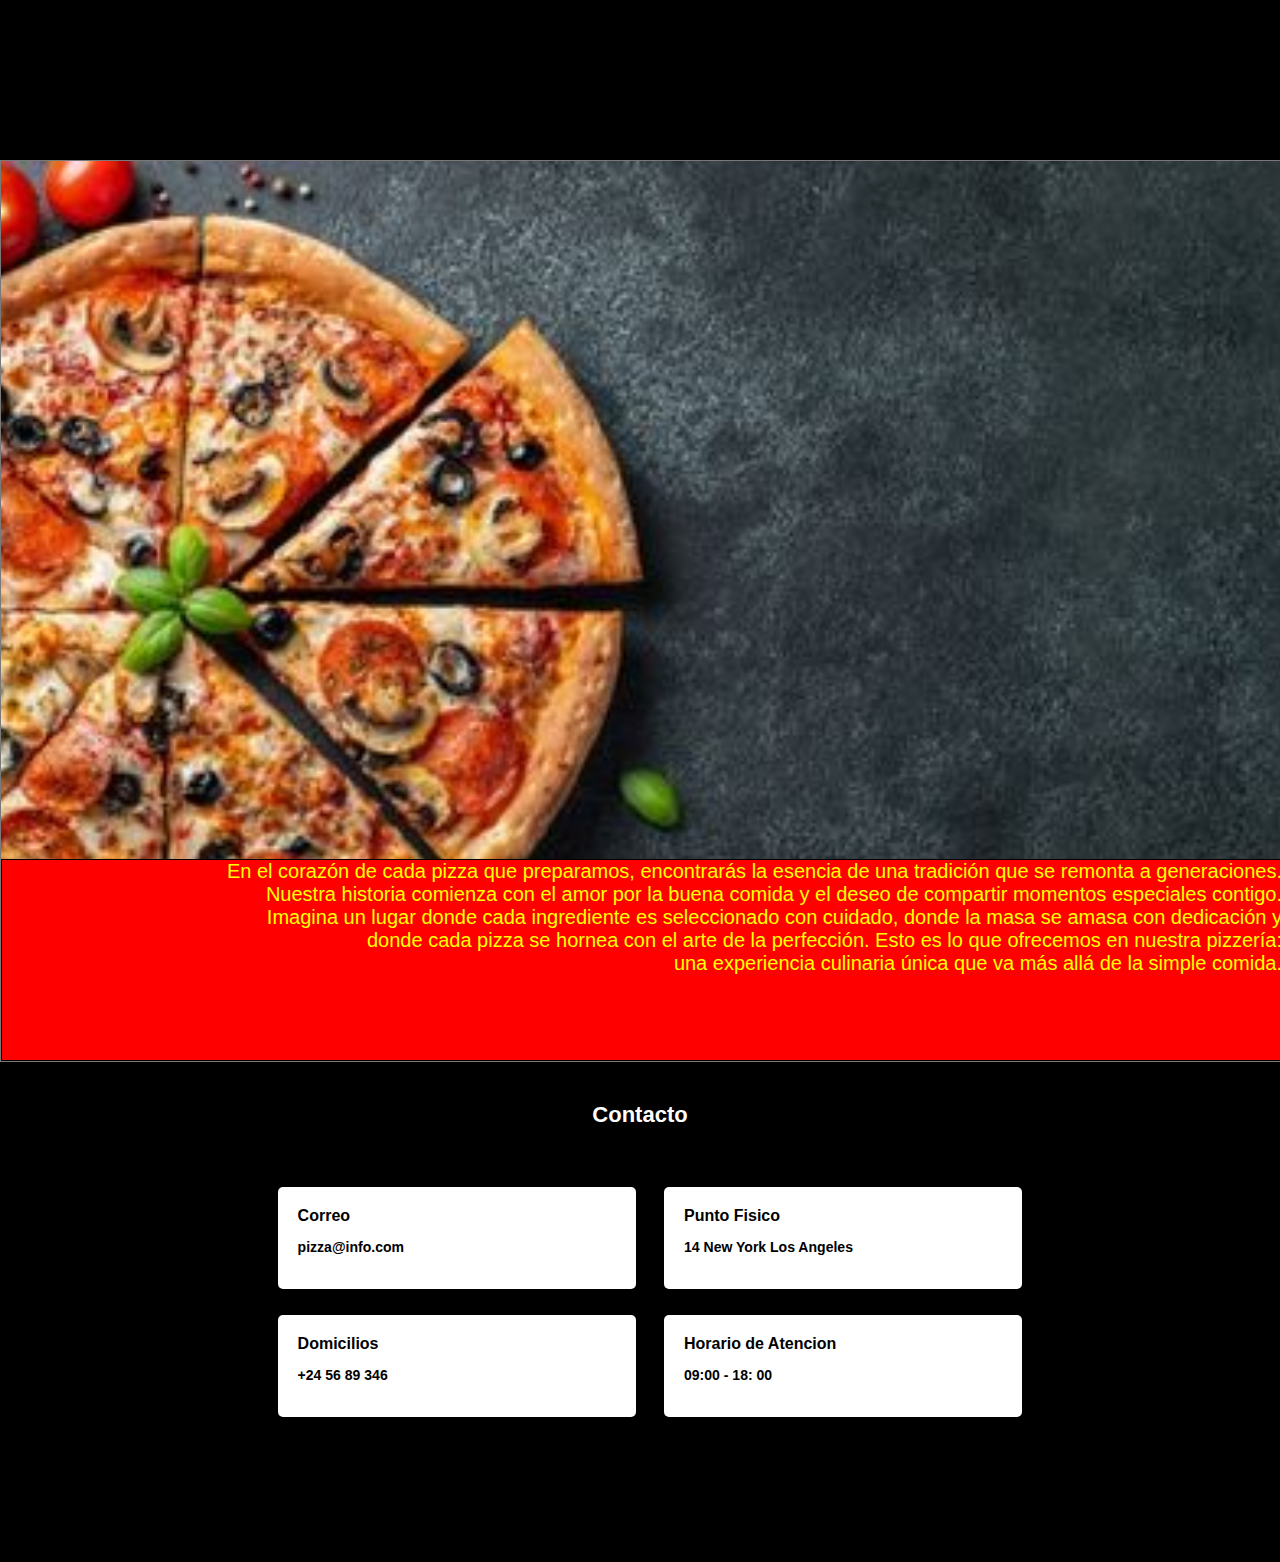
==== commit 7ebe6901: "code update css" ====
--- a/index.html
+++ b/index.html
@@ -9,21 +9,12 @@
 
     <link rel="stylesheet" type="text/css" href="/css/2_inicio/cont-inicio.css">
     <link rel="stylesheet" type="text/css" href="/css/2_inicio/texto-inicio.css">
-    <link rel="stylesheet" type="text/css" href="/css/2_inicio/texto.css">
-
     <link rel="stylesheet" type="text/css" href="/css/3_pedidos/cont-pedidos.css">
     <link rel="stylesheet" type="text/css" href="/css/4_conocenos/conocenos.css">
+    <link rel="stylesheet" type="text/css" href="/css/5_contacto/cont-grid.css">
+    <link rel="stylesheet" type="text/css" href="/css/pagina/scroll.css">
+    <title>Pizzeria</title>
 
-    <link rel="stylesheet" type="text/css" href="/css/3_pedidos/card-pizza.css">
-    <link rel="stylesheet" type="text/css" href="/css/contacto/card.css">
-    <link rel="stylesheet" type="text/css" href="/css/contacto/cont-grid.css">
-
-    <link rel="stylesheet" type="text/css" href="/css/pagina/scroll.css">
-
-    
-    
-
-    <title>Pizzeria</title>
 </head>
 <body>
     <div class="menu_barra">
@@ -43,14 +34,12 @@
     <div class="cont-inicio">
         <img  src="/img/pizza.jpg" alt="">
         <h1 class="texto">PIZZERIA LA ITALIANA <br> 100% ORGANIC <br> ITALIA</h1>
-        <button class="mi-boton">Aceptar</button>
+        <button class="mi-boton">Pedidos</button>
     </div>
     
     <div class ="cont-pedidos" id="pedidos">
-        <!-- Contenido del div aquí
-        <img id="img" src="/img/pizza.jpg" alt=""> -->
 
-        <h2 class="titulo" style="color: aliceblue;">Selecciona tu pizza</h1>
+        <h2 class="titulo" style="color: aliceblue;">Selecciona  Tu Pedido</h1>
         
         <div class="contenedor-pedidos">
             <div class="card-pizza">
@@ -106,9 +95,9 @@
             una experiencia culinaria única que va más allá de la simple comida.</p>
     </div>
 
-    <div class ="card" id="contacto">
+    <div class ="cont-contacto" id="contacto">
 
-        <h2 id="contacto" style="color: rgb(255, 255, 255)">Contactanos</h2>
+        <h2 id="contacto" style="color: rgb(255, 255, 255)">Contacto</h2>
         <div class="wrapper"> 
            
             <div class="box">
--- a/css/1_menu_principal/menu_barra.css
+++ b/css/1_menu_principal/menu_barra.css
@@ -5,7 +5,7 @@
 }
 
 header {
-    background-color: #333;
+    background-color: #000000;
     color: white;
     padding: 1em;
     text-align: center;
@@ -38,7 +38,7 @@
 }
 
 footer {
-    background-color: #333;
+    background-color: #000000;
     color: white;
     text-align: center;
     padding: 1em;
@@ -49,7 +49,7 @@
 
 .menu_barra
 {
-    font-size: 16px;
+    font-size: 14px;
     align-content: flex-end;
     z-index: 2;
     padding: 0%;
--- a/css/2_inicio/texto-inicio.css
+++ b/css/2_inicio/texto-inicio.css
@@ -28,3 +28,19 @@
 .mi-boton:hover {
     background-color: #005EA6;
 }
+
+.texto {
+    font-size: 40px;
+    /*font-family: 'Roboto', sans-serif;*/
+    font-family: 'Tahoma', sans-serif;
+    position: absolute; /* Posicionamos el texto de manera absoluta */
+   
+    color: white;
+    padding: 40px; /* Espaciado interno del texto */
+   
+    text-align: justify;
+    text-align: left;
+    bottom: 0; /* Lo coloca en la parte inferior */
+    left: 0; /* Lo coloca en la parte izquierda */
+    padding-bottom: 60px;
+}
--- a/css/3_pedidos/cont-pedidos.css
+++ b/css/3_pedidos/cont-pedidos.css
@@ -8,29 +8,34 @@
 }
 
 .titulo{
-    font-size: 20px;
+    padding: 10px;
+    font-size: 26px;
     text-align: center;
-    border: 1px solid rgb(0, 0, 0);
+    /*border: 1px solid rgb(255, 255, 255);*/
 }
 
 
 .contenedor-pedidos
 {
-       
-    padding-top:100px;
+    margin: 0%;
+    padding: 0%;
+    padding-top:50px;
     display: grid;
     grid-template-columns: repeat(4, 40px); /* Tres columnas de igual tamaño */
     grid-template-rows: repeat(4, 100px);/* Dos filas de 100 píxeles de alto cada una */
     grid-gap: 40px;
-    background-color: rgba(252, 252, 252, 0);
+   
     color: #ffffff;
-    border: 1px solid rgb(255, 255, 255);
-    height: 200px; 
+    
+    height: 300px; 
 
     display: flex;
     justify-content: center;
     text-align: center;
     position: relative;
+
+
+    /*border: 1px solid rgb(255, 255, 255);*/
        
 }
 
@@ -66,6 +71,7 @@
     /*text-align: center;*/
 }
 
+
 .img-pizza
 {
     justify-content: center;
@@ -74,6 +80,15 @@
     width: 70%;
     /*border: 1px solid rgb(0, 0, 0)*/
 }
+
+.card-pizza{
+    
+    background-color: white;
+    width: 160px;
+    height: 240px;
+    border-radius: 8px;
+}
+
 
 .card-pizza #titulo
 {
@@ -95,10 +110,14 @@
     cursor: pointer;
     background-color: #005EA6;
     color: white;
-    border: 1px solid rgb(0, 0, 0)
+    /*border: 1px solid rgb(0, 0, 0)*/
 }
 
 /* Cambia el color de fondo al pasar el cursor por encima */
 .card-pizza #boton:hover {
     background-color: #04497e;
 }
+
+
+
+
--- a/css/5_contacto/cont-grid.css
+++ b/css/5_contacto/cont-grid.css
@@ -0,0 +1,55 @@
+
+.cont-contacto
+{
+    padding: 0%;
+    margin: 0%;
+    background-color: rgb(0, 0, 0);
+    height: 500px;
+    width: 100%;
+
+}
+
+.wrapper {
+    display: grid;
+    grid-template-columns: repeat(2, 28%); /* Tres columnas de igual tamaño */
+    grid-template-rows: repeat(2, 100px);/* Dos filas de 100 píxeles de alto cada una */
+    grid-gap: 28px;
+    background-color: rgba(252, 252, 252, 0);
+    color: #ffffff;
+    justify-content: center;
+    align-items: center;
+    width: 100%;
+    height: 300px;
+    padding: 10px;
+    margin-top: 10px;
+    /*border: 1px solid rgb(255, 255, 255)*/
+}
+
+.box {
+    font-family: Arial, Helvetica, sans-serif;
+    background-color: #ffffff;
+    color: #000000;
+    border-radius: 5px;
+    padding: 20px;
+    font-size: 12px;
+    /*border: 1px solid rgb(255, 255, 255)*/
+   
+}
+
+.cont-contacto #contacto{
+
+    margin: 0%;
+    padding: 40px;
+    text-align: center;
+    font-size: 22px;
+    /*border: 1px solid rgb(255, 255, 255)*/
+}
+
+
+.box #titulo{
+    margin: 0%;
+    padding: 0%;
+    font-size: 16px;
+    /*border: 1px solid black*/
+}
+
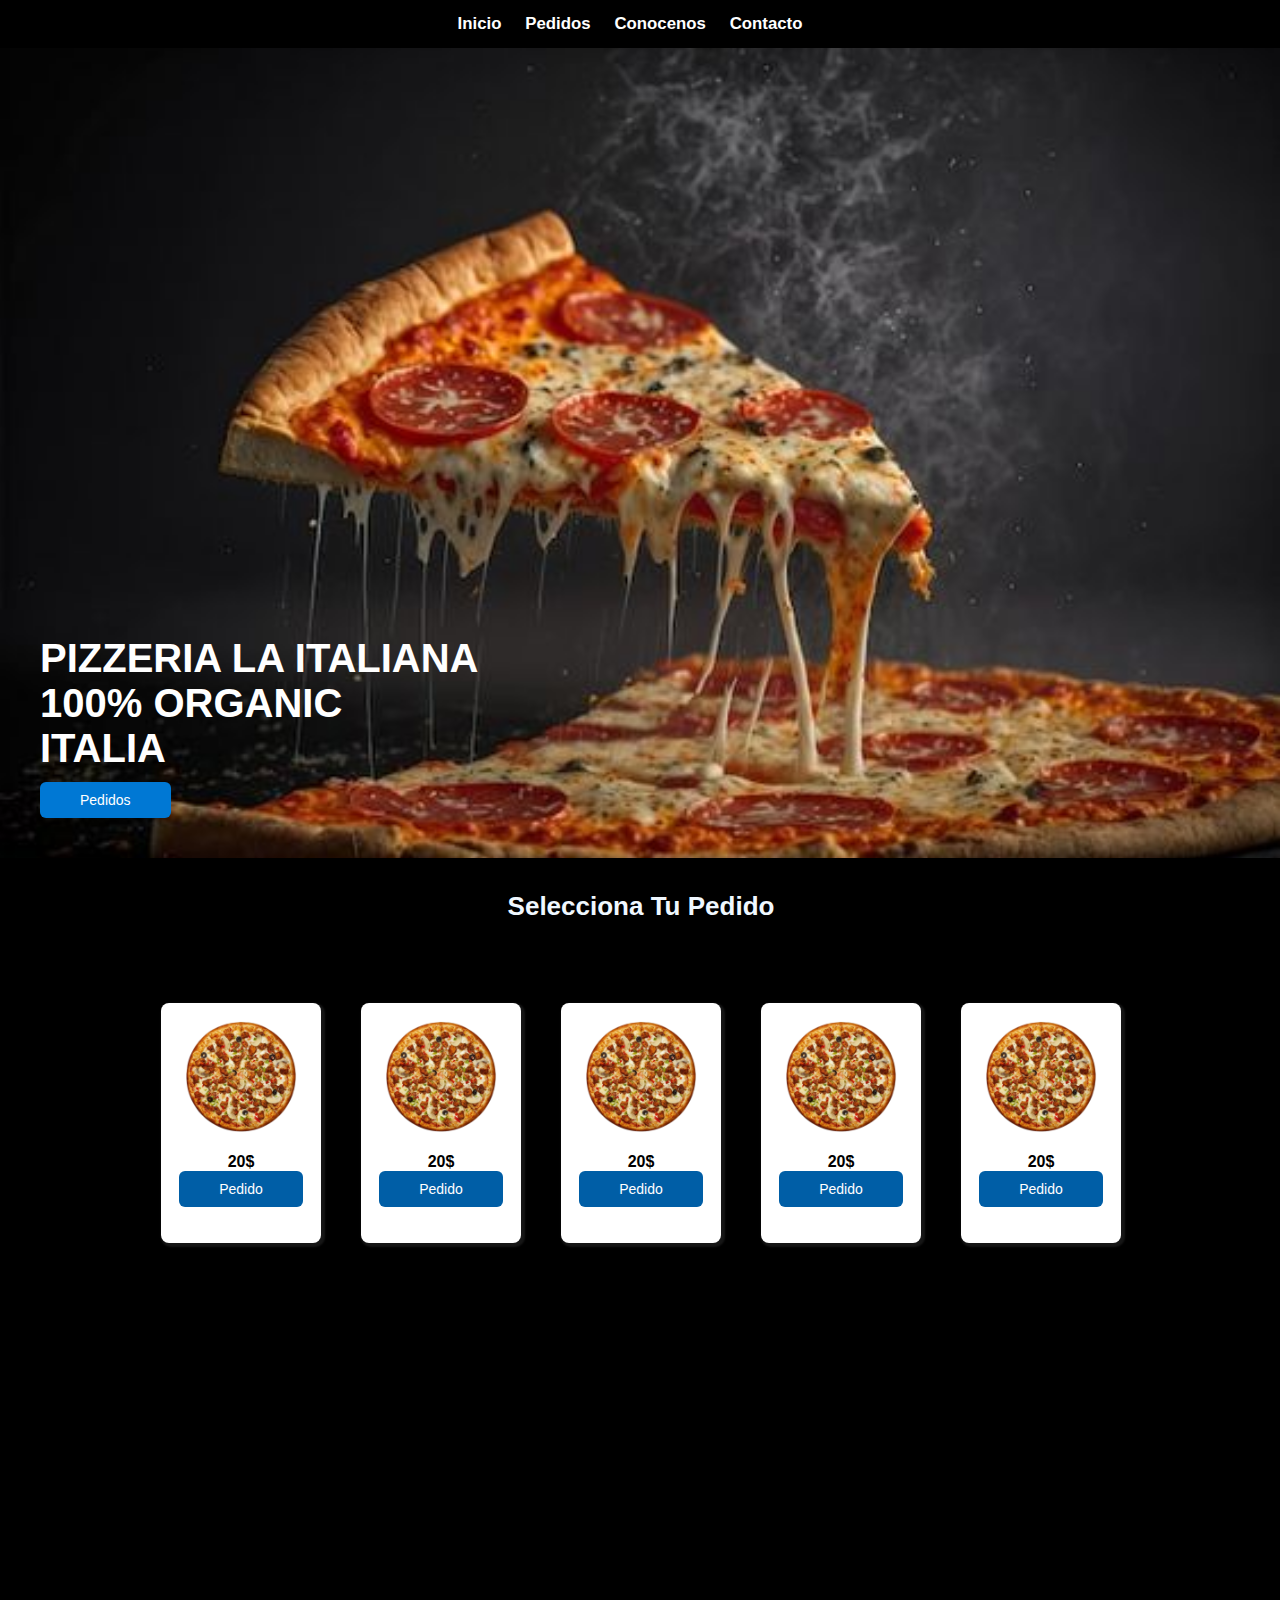
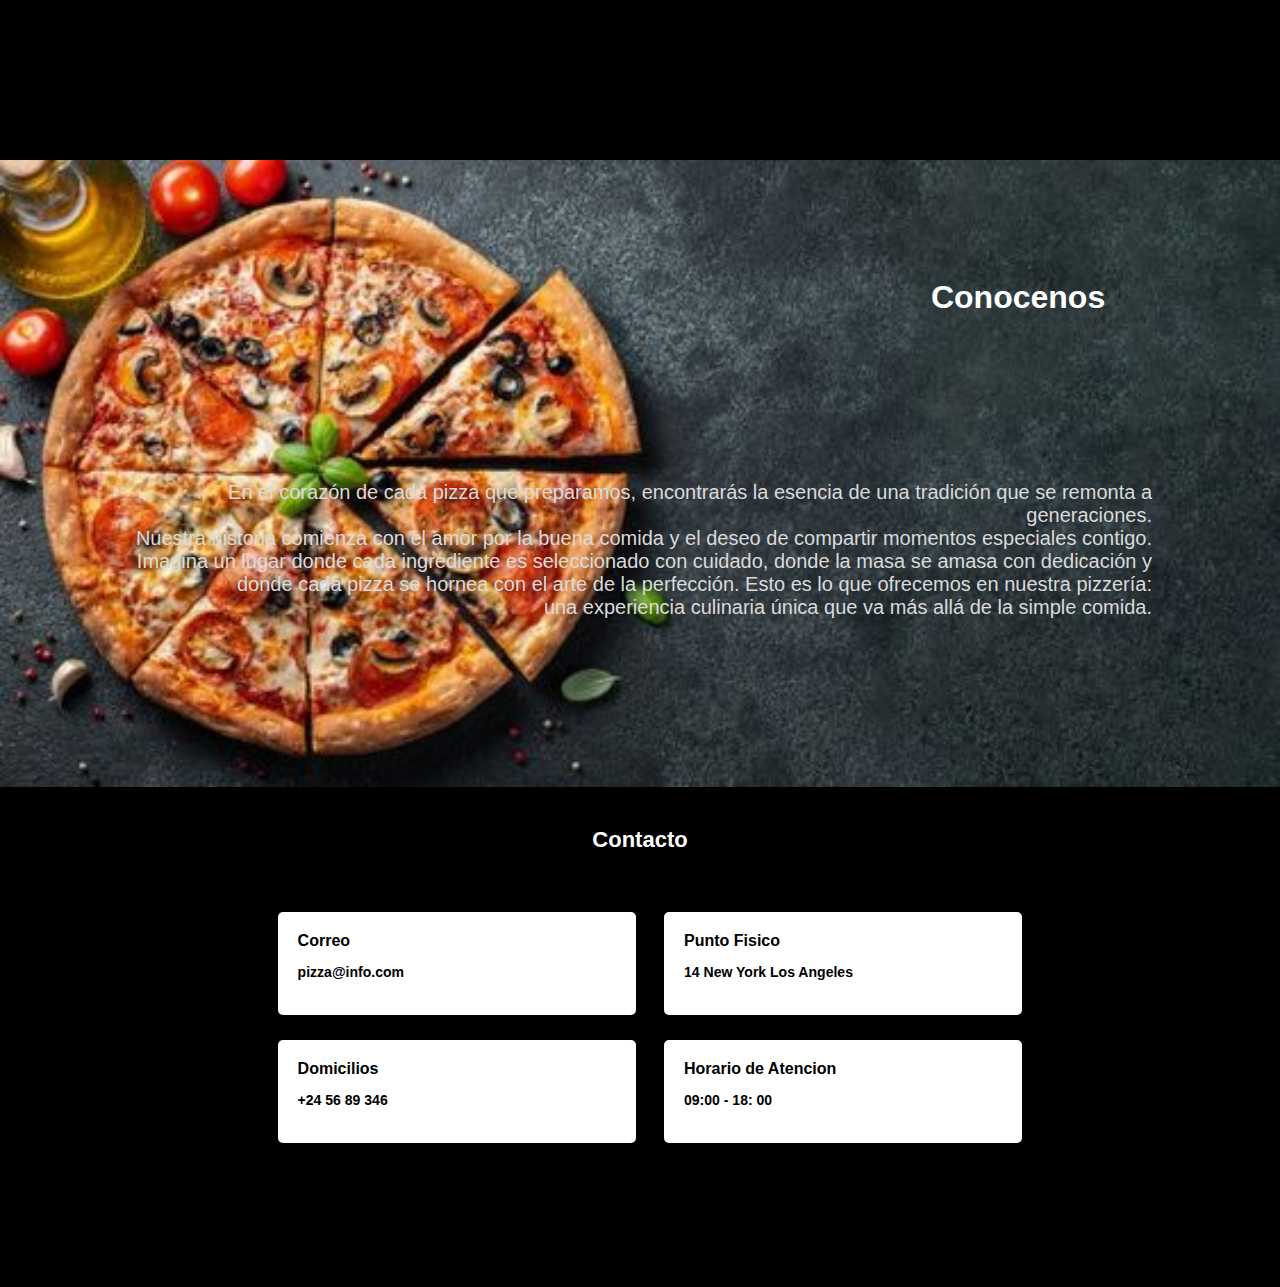
==== commit 81aa8f9a: "actualizacion de archivos-codigo" ====
--- a/index.html
+++ b/index.html
@@ -3,17 +3,17 @@
 <head>
     <meta charset="UTF-8">
     <meta name="viewport" content="width=device-width, initial-scale=1.0">
-
+    <title>Pizzeria</title>
 
     <link rel="stylesheet" type="text/css" href="/css/1_menu_principal/menu_barra.css">
-
     <link rel="stylesheet" type="text/css" href="/css/2_inicio/cont-inicio.css">
     <link rel="stylesheet" type="text/css" href="/css/2_inicio/texto-inicio.css">
     <link rel="stylesheet" type="text/css" href="/css/3_pedidos/cont-pedidos.css">
     <link rel="stylesheet" type="text/css" href="/css/4_conocenos/conocenos.css">
     <link rel="stylesheet" type="text/css" href="/css/5_contacto/cont-grid.css">
     <link rel="stylesheet" type="text/css" href="/css/pagina/scroll.css">
-    <title>Pizzeria</title>
+
+    <!--  -->
 
 </head>
 <body>
@@ -67,12 +67,7 @@
                 <h3 id="titulo">20$</h3>
                 <button id="boton">Pedido</button>
             </div>
-            <div class="card-pizza">
-                <img class="img-pizza" src="img/pedidos/pizza11.png" alt="">
-                <h3 id="titulo">20$</h3>
-                <button id="boton">Pedido</button>
-            </div>
-
+            
         </div>
         
     </div>
@@ -80,9 +75,9 @@
     <div class ="cont-conocenos" id="conocenos">
         <img  src="/img/bg/pizza_back_1.jpg" alt="">
 
-        <h2 class="titulo-conocenos">Conocenos</h2>
+        <h2 id="titulo-conocenos">Conocenos</h2>
         
-        <p class="descripcion">
+        <p id="descripcion">
             En el corazón de cada pizza que preparamos, encontrarás la esencia 
             de una tradición que se remonta a generaciones. <br>
             Nuestra historia comienza con el amor por la buena comida y el deseo de 
@@ -120,7 +115,5 @@
 
     </div>
 
-
-
 </body>
 </html>--- a/css/3_pedidos/cont-pedidos.css
+++ b/css/3_pedidos/cont-pedidos.css
@@ -1,6 +1,11 @@
+body{
+    margin: 0%;
+    padding: 0%;
+}
 .cont-pedidos
 {
-   
+    margin: 0%;
+    padding: 0%;
     width: 100%;
     height: 100%;
     border: 1px solid rgb(0, 0, 0);
@@ -11,7 +16,7 @@
     padding: 10px;
     font-size: 26px;
     text-align: center;
-    /*border: 1px solid rgb(255, 255, 255);*/
+   
 }
 
 
@@ -34,8 +39,6 @@
     text-align: center;
     position: relative;
 
-
-    /*border: 1px solid rgb(255, 255, 255);*/
        
 }
 
@@ -48,15 +51,15 @@
     height: 10%;
     width:10%;
     overflow: hidden;
-    /*border: 0px solid #ffffff; */
     position: relative;
-
     opacity: 0.9; /* Reducir la opacidad al 50% */
-    background-color: black;
 }
 
 .card-pizza {
    
+    margin:0%;
+    padding:0%;
+
     justify-content: center;
     font-family: Arial, Helvetica, sans-serif;
     background-color: #ffffff;
@@ -64,11 +67,9 @@
     border-radius: 8px;
     justify-content: center;
     font-size: 12px;
-    border: 1px solid rgb(0, 0, 0);
+    
     box-shadow:2px 2px 2px 2px rgba(54, 54, 54, 0.411);
-    
-    
-    /*text-align: center;*/
+
 }
 
 
@@ -78,7 +79,7 @@
     margin: 18px;
     height: 46%;
     width: 70%;
-    /*border: 1px solid rgb(0, 0, 0)*/
+   
 }
 
 .card-pizza{
@@ -87,6 +88,7 @@
     width: 160px;
     height: 240px;
     border-radius: 8px;
+    
 }
 
 
@@ -96,7 +98,7 @@
     margin: 0%;
     text-align: center;
     font-size: 16px;
-    /*border: 1px solid rgb(0, 0, 0)*/
+   
 }
 
 
@@ -113,7 +115,7 @@
     /*border: 1px solid rgb(0, 0, 0)*/
 }
 
-/* Cambia el color de fondo al pasar el cursor por encima */
+
 .card-pizza #boton:hover {
     background-color: #04497e;
 }
--- a/css/4_conocenos/conocenos.css
+++ b/css/4_conocenos/conocenos.css
@@ -1,67 +1,55 @@
-body, html {
-    margin: 0;
-    padding: 0;
-    height: 100%;
+.body{
+    margin: 0%;
+    padding: 0%;
 }
 
-
 .cont-conocenos{
-    
+    position: relative;
     z-index: 3;
-  
     margin: 0%;
-    padding: 0%;    
-    width: 100%;
-    height:100%;
-    border: 1px solid rgb(121, 121, 121);
-    background-color: rgb(0, 0, 0);
-    background-size: cover;
-    background-position: center;
-    
-    overflow: hidden;
-    position: relative;
-    opacity: 1;
-}
-.cont-conocenos img{
-   
-    height: 100%;
-    width: 100%;
-    object-fit: cover;
+    padding: 0%;
 }
 
-.cont-conocenos h2{
-    position: relative;
-    color: black;
-    font-size: 20px;
-    text-align: center;
-    border: 1px solid rgb(2, 2, 2)
-    
+.cont-conocenos img{
+    width: 100%;
+    height: 100%;
+    display: block;
+    opacity: 4;
 }
 
-.descripcion{
+.cont-conocenos #titulo-conocenos{
+    position: absolute;
+    z-index: 1;
+
+    top: 10%;
+    left: 10%;
+
+    height: 100px;
+    width: 74%;
+
+    text-align: right;
+    font-size: 32px;
+    
+    /*border: 2px solid #0a0a0a; */
    
-    margin: 0%;
-    padding: 0px; /* Espaciado interno del texto */
+    padding: 30px;
+    color: white; /* Color del texto */
+   
+}
 
+.cont-conocenos #descripcion{
+    position: absolute;
+    z-index: 1;
+    top:48%;
+    left: 10%;
     height: 200px;
-    width: 100%;
+    width: 80%;
+    
+    font-size: 20px;
 
-    text-align: justify;
-    border: 1px solid rgb(2, 2, 2);
-    font-size: 20px;
-   
-    font-family: 'Tahoma', sans-serif;
-    position: absolute; /* Posicionamos el texto de manera absoluta */
-    
-    color: yellow;
-    background-color: red;
-    
-    text-align: justify;
+    /*border: 2px solid #0a0a0a; */
+    color: rgb(218, 218, 218); /* Color del texto */
+
     text-align: right;
-    
-    
-    bottom: 0; /* Lo coloca en la parte inferior */
-    left: 0; /* Lo coloca en la parte izquierda */
-    
-    
-}
+    justify-content: right;
+}